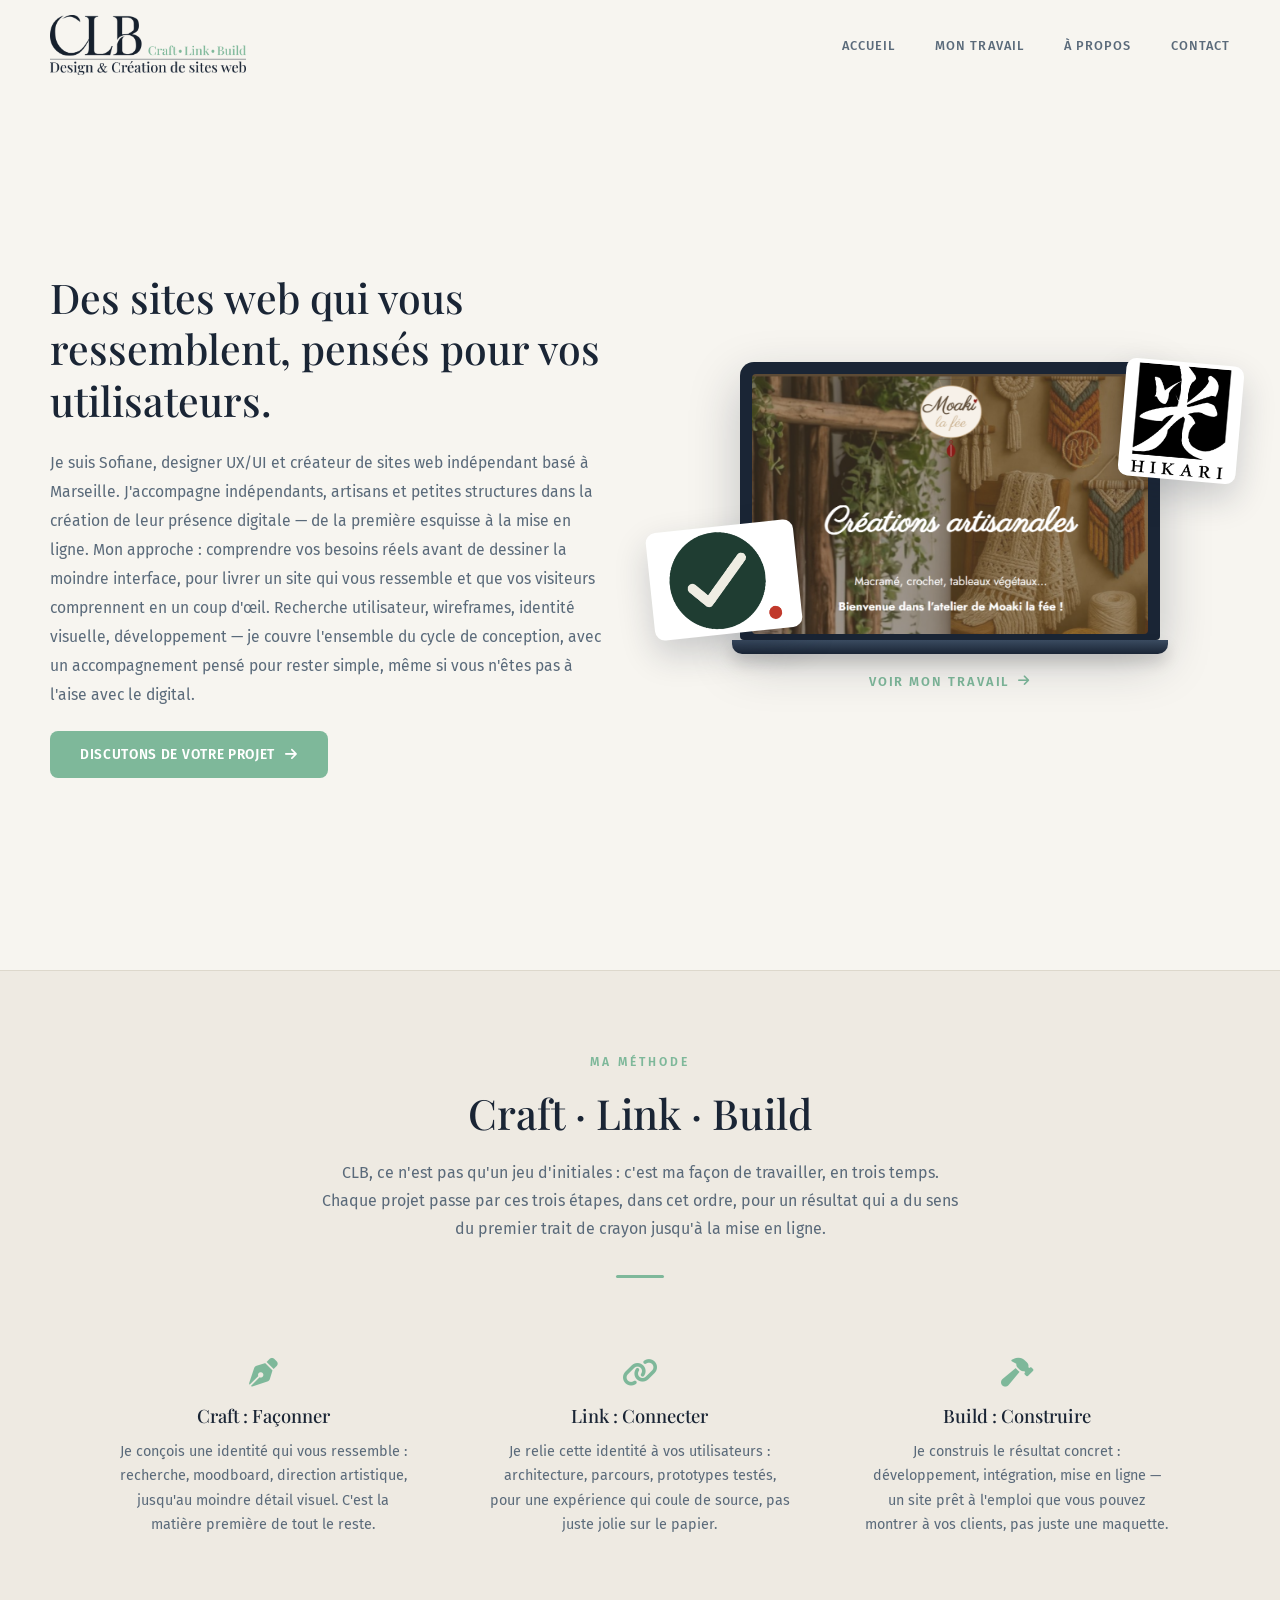
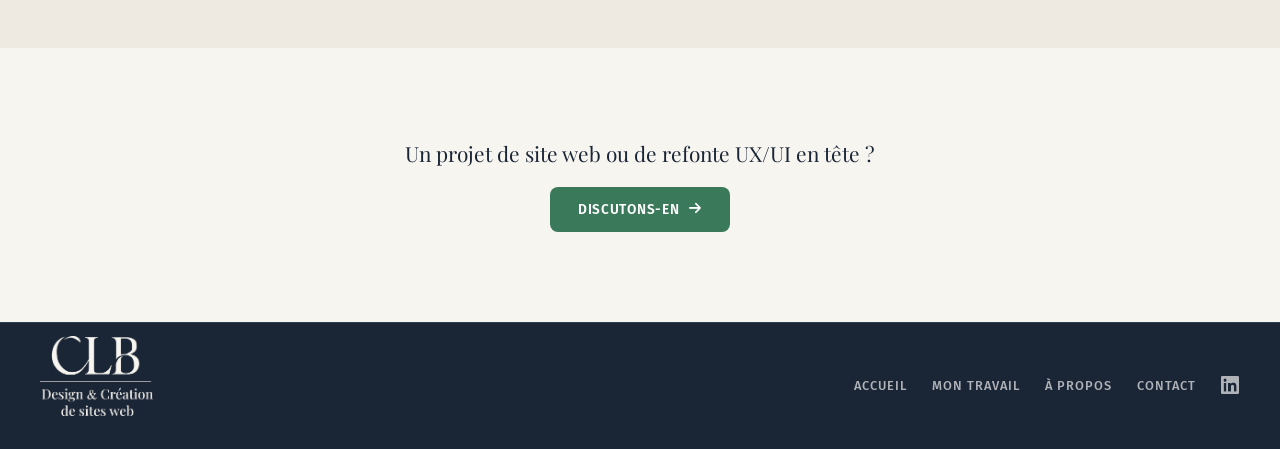
==== index.html @ bf9d2330 "ajout méthode clb index + about" ====
<!DOCTYPE html>
<html lang="fr">
    
<head>
    <meta charset="UTF-8">
    <meta name="viewport" content="width=device-width, initial-scale=1.0">
    <meta name="description" content="Portfolio Designer UX/UI & Graphiste — Sofiane Colombo, Marseille">
    <title>Portfolio S. COLOMBO — Designer UX/UI</title>

    <link rel="icon" type="image/png" href="./asset/favicon-clb.png">
    
    <link rel="stylesheet" href="./style.css"/>
    
    <link rel="preconnect" href="https://fonts.googleapis.com">
    <link rel="preconnect" href="https://fonts.gstatic.com" crossorigin>
    <link href="https://fonts.googleapis.com/css2?family=Fira+Sans:wght@300;400;600&family=Playfair+Display:ital,wght@0,400;0,600;0,700;0,800;1,400&display=swap" rel="stylesheet">

    <link rel='stylesheet' href='https://cdn-uicons.flaticon.com/2.1.0/uicons-regular-rounded/css/uicons-regular-rounded.css'>
    <link rel='stylesheet' href='https://cdn-uicons.flaticon.com/2.1.0/uicons-brands/css/uicons-brands.css'>
    <link rel='stylesheet' href='https://cdn-uicons.flaticon.com/2.1.0/uicons-solid-straight/css/uicons-solid-straight.css'>
    <link rel='stylesheet' href='https://cdn-uicons.flaticon.com/2.1.0/uicons-thin-rounded/css/uicons-thin-rounded.css'>
    <link rel="stylesheet" href="https://cdnjs.cloudflare.com/ajax/libs/font-awesome/6.5.0/css/all.min.css">
</head>

<body>
    <header>
        <a href="./index.html" class="header-logo">
            <img src="./asset/logo-clb-header.png" alt="logo clb">
        </a>
    
        <nav>
            <a href="./index.html">Accueil</a>
            <a href="./travail.html">Mon travail</a>
            <a href="./a-propos.html">À propos</a>
            <a href="./contact.html">Contact</a>
        </nav>
    </header>

    <main>
    <section id="home-hero">
        <div class="hero-text">
            <h1>Des sites web qui vous ressemblent, pensés pour vos utilisateurs.</h1>
            <p class="hero-description">
                Je suis Sofiane, designer UX/UI et créateur de sites web indépendant basé à Marseille. 
                J'accompagne indépendants, artisans et petites structures dans la création de leur présence 
                digitale — de la première esquisse à la mise en ligne. Mon approche : comprendre vos besoins 
                réels avant de dessiner la moindre interface, pour livrer un site qui vous ressemble et que 
                vos visiteurs comprennent en un coup d'œil. Recherche utilisateur, wireframes, identité 
                visuelle, développement — je couvre l'ensemble du cycle de conception, avec un accompagnement 
                pensé pour rester simple, même si vous n'êtes pas à l'aise avec le digital.
            </p>
            <a href="./contact.html" class="hero-cta">
                Discutons de votre projet <i class="fa-solid fa-arrow-right"></i>
            </a>
        </div>

         <div class="hero-visual-col">
    <div class="hero-visual">
        <a href="./travail.html" class="laptop-link" aria-label="Voir mon travail">
            <div class="laptop-mockup">
                <div class="laptop-screen">
                    <div class="screen-carousel">
                        <div class="screen-track">
                            <img src="./asset/moaki-accueil.png" alt="Page d'accueil site Moaki la Fée" class="screen-slide">
                            <img src="./asset/accueil-hikari.png" alt="Page d'accueil site hikari" class="screen-slide">
                            <img src="./asset/mon-brevet-accueil.png" alt="Page d'accueil application Mon Brevet" class="screen-slide">
                        </div>
                    </div>
                </div>
                <div class="laptop-base"></div>
            </div>
        </a>
        <img src="./asset/mon-brevet-card.png" alt="logo Mon Brevet" class="floating-card floating-card--1">
        <img src="./asset/hikari-logo.png" alt=" HIKARI" class="floating-card floating-card--2">
    </div>

    <a href="./travail.html" class="hero-below-link">
        Voir mon travail <i class="fa-solid fa-arrow-right"></i>
    </a>
</div>
    </section>

    <section id="home-method">
        <span class="eyebrow">Ma méthode</span>
            <h2>Craft · Link · Build</h2>
                <p class="intro-text">
        CLB, ce n'est pas qu'un jeu d'initiales : c'est ma façon de travailler, en trois temps.
        Chaque projet passe par ces trois étapes, dans cet ordre, pour un résultat qui a du sens
        du premier trait de crayon jusqu'à la mise en ligne.
                </p>
        <div class="intro-divider"></div>

        <div class="values-grid">
            <div class="value-item">
                <i class="fa-solid fa-pen-nib"></i>
                    <h3>Craft : Façonner</h3>
                        <p>Je conçois une identité qui vous ressemble : recherche, moodboard, direction
                artistique, jusqu'au moindre détail visuel. C'est la matière première de tout le reste.</p>
            </div>
            <div class="value-item">
                <i class="fa-solid fa-link"></i>
                    <h3>Link : Connecter</h3>
                        <p>Je relie cette identité à vos utilisateurs : architecture, parcours, prototypes
                testés, pour une expérience qui coule de source, pas juste jolie sur le papier.</p>
            </div>
            <div class="value-item">
                <i class="fa-solid fa-hammer"></i>
                    <h3>Build : Construire</h3>
                        <p>Je construis le résultat concret : développement, intégration, mise en ligne — un
            site prêt à l'emploi que vous pouvez montrer à vos clients, pas juste une maquette.</p>
            </div>
        </div>
    </section>

    <section id="home-cta">
        <p class="bottom-cta-text">Un projet de site web ou de refonte UX/UI en tête ?</p>
            <a href="./contact.html" class="bottom-cta-button">
        Discutons-en <i class="fa-solid fa-arrow-right"></i>
            </a>
    </section>
</main>

    <footer>

        <a href="./index.html" class="footer-logo">
            <img src="./asset/logo-clb-footer.png" alt="Logo Sofiane Colombo">
        </a>

        <div class="footer-links">
            <a href="./index.html">Accueil</a>
            <a href="./travail.html">Mon travail</a>
            <a href="./a-propos.html">À propos</a>
            <a href="./contact.html">Contact</a>
            <a href="https://www.linkedin.com/in/sofiane-colombo-744582396/" target="_blank">
                <i class="fa-brands fa-linkedin"></i>
            </a>
        </div>

    </footer>
<script>
    const track = document.querySelector('.screen-track');
    const slideCount = document.querySelectorAll('.screen-slide').length;
    let currentSlide = 0;

    if (slideCount > 1) {
        setInterval(() => {
            currentSlide = (currentSlide + 1) % slideCount;
            track.style.transform = `translateX(-${currentSlide * 100}%)`;
        }, 3000);
    }
</script>
</body>
</html>
---- style.css ----
/* =============================================
   VARIABLES
   ============================================= */
:root {
    --ardoise: #1A2535;
    --ardoise-mid: #243345;
    --ardoise-light: #2E3F55;
    --sauge: #7EB89A;
    --sauge-light: #A8D4BC;
    --sauge-dim: rgba(126, 184, 154, 0.15);
    --blanc: #FFFFFF;
    --ivoire: #F7F5F0;
    --ivoire-mid: #EEEAE2;
    --texte: #1A2535;
    --texte-muted: #5A6A7A;
    --texte-light: rgba(255, 255, 255, 0.65);
}

/* =============================================
   BASE
   ============================================= */
body {
    margin: 0;
    padding: 0;
    font-family: "Fira Sans", sans-serif;
    background-color: var(--ivoire);
    color: var(--texte);
}

h1, h2, h3 {
    font-family: "Playfair Display", serif;
    font-weight: 500;
}

/* =============================================
   HEADER
   ============================================= */
header {
    display: flex;
    justify-content: space-between;
    align-items: center;
    height: 90px;
    padding: 0 50px;
    background-color: var(--ivoire);
}

.header-logo {
    display: flex;
    align-items: center;
}

.header-logo img {
    height: 60px;
    width: auto;
    display: block;
}

header nav {
    display: flex;
    gap: 40px;
}

header nav a {
    font-family: "Fira Sans", sans-serif;
    font-size: 0.8rem;
    font-weight: 500;
    letter-spacing: 0.08em;
    text-transform: uppercase;
    text-decoration: none;
    color: var(--texte-muted);
    transition: color 0.3s ease;
    position: relative;
}

header nav a::after {
    content: '';
    position: absolute;
    bottom: -6px;
    left: 0;
    width: 0;
    height: 2px;
    background-color: var(--sauge);
    transition: width 0.3s ease;
}

header nav a:hover {
    color: var(--ardoise);
}

header nav a:hover::after {
    width: 100%;
}

/* =============================================
   FOOTER
   ============================================= */
footer {
    display: flex;
    justify-content: space-between;
    align-items: center;
    height: 110px;
    padding: 8px 40px;
    background-color: var(--ardoise);
    border-top: 1px solid var(--ardoise-light);
    color: var(--texte-light);
    font-family: "Fira Sans", sans-serif;
    font-size: 0.8rem;
    letter-spacing: 0.5px;
}

.footer-logo img {
    max-height: 80px; 
    width: auto;
    margin-bottom: 1rem;
}

.footer-links {
    display: flex;
    align-items: center;
    gap: 25px;
}

.footer-links a {
    text-decoration: none;
    color: var(--texte-light);
    font-size: 0.8rem;
    font-weight: 500;
    letter-spacing: 1px;
    text-transform: uppercase;
    transition: color 0.3s ease;
}

.footer-links a:hover {
    color: var(--sauge);
}

.footer-links i {
    font-size: 1.3rem;
}

/* =============================================
   BOUTONS & CTA GÉNÉRIQUES
   ============================================= */
.hero-cta {
    display: inline-flex;
    align-items: center;
    gap: 10px;
    background-color: var(--sauge);
    color: var(--blanc);
    padding: 15px 30px;
    border-radius: 8px;
    text-decoration: none;
    font-family: "Fira Sans", sans-serif;
    font-weight: 600;
    letter-spacing: 0.05em;
    text-transform: uppercase;
    font-size: 0.85rem;
    width: fit-content;
    transition: background-color 0.3s ease, transform 0.3s ease;
}

.hero-cta:hover {
    background-color: #3A7A5A;
    transform: translateY(-2px);
}

.bottom-cta {
    text-align: center;
    margin-top: 50px;
    padding-top: 40px;
    border-top: 1px solid #DDD8CC;
}

.bottom-cta-text {
    font-family: "Playfair Display", serif;
    font-size: 1.3rem;
    color: var(--ardoise);
    margin-bottom: 20px;
}

.bottom-cta-button {
    display: inline-flex;
    align-items: center;
    gap: 10px;
    background-color: #3A7A5A;
    color: var(--blanc);
    padding: 14px 28px;
    border-radius: 8px;
    text-decoration: none;
    font-family: "Fira Sans", sans-serif;
    font-weight: 600;
    letter-spacing: 0.05em;
    text-transform: uppercase;
    font-size: 0.85rem;
    transition: background-color 0.3s ease, transform 0.3s ease;
}

.bottom-cta-button:hover {
    background-color: var(--sauge);
    transform: translateY(-2px);
}

/* =============================================
   HOMEPAGE — HERO
   ============================================= */
#home-hero {
    display: grid;
    grid-template-columns: 1fr 1fr;
    gap: 60px;
    align-items: center;
    max-width: 1300px;
    margin: 0 auto;
    padding: 30px 50px 40px;
    min-height: calc(100vh - 90px);
}

.hero-text {
    display: flex;
    flex-direction: column;
    gap: 22px;
}

.hero-eyebrow {
    font-family: "Fira Sans", sans-serif;
    font-size: 0.7rem;
    font-weight: 500;
    letter-spacing: 0.3em;
    text-transform: uppercase;
    color: var(--sauge);
}

.hero-text h1 {
    font-family: "Playfair Display", serif;
    font-size: clamp(2rem, 3.2vw, 2.9rem);
    font-weight: 500;
    line-height: 1.25;
    color: var(--ardoise);
    margin: 0;
}

.hero-description {
    font-family: "Fira Sans", sans-serif;
    font-size: 0.98rem;
    line-height: 1.85;
    color: var(--texte-muted);
    margin: 0;
}

/* Mockup laptop */
.hero-visual {
    position: relative;
    display: flex;
    justify-content: center;
    align-items: center;
    width: 100%;
}

.laptop-mockup {
    width: 100%;
    max-width: 420px;
}

.laptop-screen {
    background-color: var(--ardoise);
    border-radius: 14px 14px 4px 4px;
    padding: 12px 12px 6px;
    box-shadow: 0 20px 50px rgba(26, 37, 53, 0.25);
}

.laptop-base {
    height: 14px;
    background: linear-gradient(to bottom, #3A4B60, var(--ardoise));
    border-radius: 0 0 10px 10px;
    margin: 0 -8px;
    box-shadow: 0 8px 15px rgba(0, 0, 0, 0.15);
}

/* Carrousel écran laptop */
.screen-carousel {
    position: relative;
    width: 100%;
    height: 260px;
    border-radius: 4px;
    overflow: hidden;
}

.screen-track {
    display: flex;
    width: 100%;
    height: 100%;
    transition: transform 0.8s ease;
}

.screen-slide {
    flex: 0 0 100%;
    width: 100%;
    height: 100%;
    object-fit: cover;
    object-position: top;
}

/* Cartes flottantes autour du mockup */
.floating-card {
    position: absolute;
    border-radius: 10px;
    box-shadow: 0 15px 35px rgba(26, 37, 53, 0.2);
    border: 4px solid var(--blanc);
    object-fit: cover;
}

.floating-card--1 {
    width: 140px;
    height: 100px;
    bottom: 20px;
    left: -20px;
    transform: rotate(-6deg);
    background-color: var(--blanc);
}

.floating-card--2 {
    width: 110px;
    height: 110px;
    top: 0;
    right: -10px;
    transform: rotate(5deg);
    object-fit: contain;
    background-color: var(--blanc);
}

/* Lien sous laptop */

.hero-visual-col {
    display: flex;
    flex-direction: column;
    align-items: center;
    gap: 20px;
}

.laptop-link {
    display: block;
    text-decoration: none;
}

.laptop-link:hover .laptop-screen {
    box-shadow: 0 25px 60px rgba(26, 37, 53, 0.35);
}

.hero-below-link {
    display: inline-flex;
    align-items: center;
    gap: 8px;
    font-family: "Fira Sans", sans-serif;
    font-size: 0.8rem;
    font-weight: 600;
    letter-spacing: 0.15em;
    text-transform: uppercase;
    text-decoration: none;
    color: var(--sauge);
    transition: gap 0.2s ease, color 0.2s ease;
}

.hero-below-link:hover {
    gap: 14px;
    color: #3A7A5A;
}

/* =============================================
   HOMEPAGE — CRAFT LINK BUILD
   ============================================= */
#home-method {
    background-color: var(--ivoire-mid);
    padding: 80px 30px;
    text-align: center;
    border-top: 1px solid #DDD8CC;
}

#home-method .eyebrow {
    display: inline-block;
    font-family: "Fira Sans", sans-serif;
    font-size: 0.75rem;
    font-weight: 600;
    letter-spacing: 0.25em;
    text-transform: uppercase;
    color: var(--sauge);
    margin-bottom: 1rem;
}

#home-method h2 {
    font-family: "Playfair Display", serif;
    font-size: clamp(1.8rem, 3.5vw, 2.6rem);
    font-weight: 500;
    color: var(--ardoise);
    margin: 0 0 1.2rem;
}

#home-method .intro-text {
    font-family: "Fira Sans", sans-serif;
    font-size: 1rem;
    line-height: 1.75;
    color: var(--texte-muted);
    max-width: 640px;
    margin: 0 auto;
}

#home-method .values-grid {
    max-width: 1100px;
    margin: 50px auto 0;
}

#home-cta {
    text-align: center;
    padding: 70px 30px 90px;
}

/* =============================================
   PAGE CONTACT
   ============================================= */
.contact-page-body {
    min-height: 100vh;
    display: flex;
    flex-direction: column;
}

.contact-main {
    flex: 1;
    display: flex;
    justify-content: center;
    align-items: center;
    padding: 20px;
    background-color: var(--ivoire);
    background-image: radial-gradient(#DDD8CC 1px, transparent 1px);
    background-size: 20px 20px;
}

.business-card {
    background-color: var(--blanc);
    width: 100%;
    max-width: 400px;
    padding: 40px;
    border: 2px solid var(--sauge);
    border-radius: 15px;
    box-shadow: 10px 10px 0px var(--ivoire-mid);
    text-align: center;
    position: relative;
}

.card-header h3 {
    margin: 0;
    font-size: 1.8rem;
    color: var(--ardoise);
}

.job-title {
    font-family: "Fira Sans", sans-serif;
    text-transform: uppercase;
    letter-spacing: 2px;
    color: var(--sauge);
    font-weight: 600;
    font-size: 0.9rem;
    display: block;
    margin-bottom: 15px;
}

.status-badge {
    display: inline-flex;
    align-items: center;
    margin-top: 8px;
    gap: 8px;
    background-color: rgba(126, 184, 154, 0.1);
    color: #3A7A5A;
    padding: 5px 12px;
    border-radius: 20px;
    font-size: 0.8rem;
    font-weight: 600;
    border: 1px solid rgba(126, 184, 154, 0.4);
}

.dot {
    height: 8px;
    width: 8px;
    background-color: var(--sauge);
    border-radius: 50%;
    display: inline-block;
}

.divider {
    border: 0;
    height: 1px;
    background: var(--ivoire-mid);
    margin: 30px auto;
    width: 50%;
}

.contact-row {
    display: flex;
    align-items: center;
    justify-content: flex-start;
    gap: 15px;
    padding: 12px;
    margin-bottom: 10px;
    text-decoration: none;
    color: var(--texte-muted);
    background-color: var(--ivoire);
    border-radius: 8px;
    transition: all 0.3s ease;
    border: 1px solid transparent;
}

.contact-row:not(.static):hover {
    background-color: var(--ivoire-mid);
    border-color: var(--sauge);
    transform: translateX(5px);
    color: var(--ardoise);
}

.contact-arrow {
    margin-left: auto;
    font-size: 0.8rem;
    color: var(--sauge);
    opacity: 0.5;
    transition: opacity 0.25s ease, transform 0.25s ease;
}

.contact-row:hover .contact-arrow {
    opacity: 1;
    transform: translateX(4px);
}

.icon-box {
    width: 35px;
    height: 35px;
    background-color: var(--sauge-dim);
    color: var(--sauge);
    border-radius: 50%;
    display: flex;
    justify-content: center;
    align-items: center;
}

.icon-box i {
    font-size: 1rem;
    margin: 0;
}

.card-footer {
    margin-top: 30px;
}

.card-footer a {
    color: var(--sauge);
    text-decoration: none;
    font-weight: bold;
    display: flex;
    justify-content: center;
    align-items: center;
    gap: 5px;
}

.card-footer i {
    font-size: 1.2rem;
    margin: 0;
}

/* =============================================
   PAGE TRAVAIL — PROJET DÉTAIL
   ============================================= */
#real-intro {
    text-align: center;
    padding: 70px 20px 50px;
    max-width: 760px;
    margin: 0 auto;
}

#real-intro .eyebrow {
    display: inline-block;
    font-family: "Fira Sans", sans-serif;
    font-size: 0.75rem;
    font-weight: 600;
    letter-spacing: 0.25em;
    text-transform: uppercase;
    color: var(--sauge);
    margin-bottom: 1rem;
}

#real-intro h1 {
    font-family: "Playfair Display", serif;
    font-size: clamp(1.9rem, 4vw, 3rem);
    font-weight: 500;
    color: var(--ardoise);
    line-height: 1.2;
    margin: 0 0 1.4rem;
}

#real-intro .intro-text {
    font-family: "Fira Sans", sans-serif;
    font-size: 1rem;
    line-height: 1.75;
    color: var(--texte-muted);
    margin: 0 auto;
}

.intro-divider {
    width: 48px;
    height: 3px;
    background-color: var(--sauge);
    margin: 2rem auto 0;
    border-radius: 2px;
}

#real-projects {
    max-width: 1100px;
    margin: 0 auto;
    padding: 20px 20px 60px;
    display: flex;
    flex-direction: column;
    gap: 30px;
}

.real-block {
    display: grid;
    grid-template-columns: 1fr 1fr;
    border: 1px solid #DDD8CC;
    border-radius: 15px;
    overflow: hidden;
    background-color: var(--blanc);
    max-height: 680px;
    opacity: 0;
    transform: translateY(30px);
    transition: opacity 0.6s ease, transform 0.6s ease, border-color 0.3s ease;
}

.real-block:hover {
    border-color: var(--sauge);
}

.real-block.visible {
    opacity: 1;
    transform: translateY(0);
}

.real-block--alt .real-media {
    order: 2;
    background-color: var(--ardoise-mid);
}

.real-block--alt .real-content {
    order: 1;
}

.real-media {
    position: relative;
    overflow: hidden;
    background-color: var(--ivoire-mid);
    min-height: 340px;
    max-height: 650px;
}

.real-media img {
    width: 100%;
    height: 100%;
    object-fit: contain;
    display: block;
    transition: transform 0.5s ease;
}

.real-media video {
    width: 100%;
    height: 100%;
    object-fit: cover;
    object-position: center top;
    display: block;
    transition: transform 0.5s ease;
}

.real-block:hover .real-media img,
.real-block:hover .real-media video {
    transform: scale(1.04);
}

.real-media--iframe {
    padding: 0;
}

.real-media--iframe iframe {
    position: absolute;
    top: 0;
    left: 0;
    width: 100%;
    height: 100%;
    border: 0;
}

.media-placeholder {
    width: 100%;
    height: 100%;
    min-height: 340px;
    display: flex;
    flex-direction: column;
    align-items: center;
    justify-content: center;
    gap: 10px;
    color: var(--sauge);
    background-color: var(--ivoire-mid);
}

.media-placeholder i {
    font-size: 2.5rem;
    opacity: 0.5;
}

.media-placeholder span {
    font-family: "Fira Sans", sans-serif;
    font-size: 0.72rem;
    letter-spacing: 0.1em;
    text-transform: uppercase;
    opacity: 0.6;
}

.media-badge {
    position: absolute;
    top: 14px;
    left: 14px;
    background-color: var(--sauge);
    color: var(--blanc);
    font-family: "Fira Sans", sans-serif;
    font-size: 0.65rem;
    font-weight: 700;
    letter-spacing: 0.15em;
    text-transform: uppercase;
    padding: 4px 10px;
    border-radius: 4px;
}

.real-content {
    padding: clamp(1.8rem, 4vw, 3rem);
    background-color: var(--blanc);
    color: var(--texte);
    display: flex;
    flex-direction: column;
    justify-content: center;
    gap: 0;
}

.real-content--light {
    background-color: var(--ardoise);
}

.real-content--light h2,
.real-content--light .real-content h2 {
    color: var(--blanc) !important;
}

.real-content--light p,
.real-content--light .step-label,
.real-content--light .real-list {
    color: var(--texte-light) !important;
}

.real-content--light .real-list li strong {
    color: var(--blanc) !important;
}

.real-content--light .real-skills span {
    color: var(--sauge-light);
    border-color: rgba(126, 184, 154, 0.4);
    background-color: rgba(126, 184, 154, 0.1);
}

.real-content--light .real-link {
    color: var(--sauge-light);
}

.real-content--light .real-link:hover {
    color: var(--blanc);
}

.real-tag {
    font-family: "Fira Sans", sans-serif;
    font-size: 0.72rem;
    font-weight: 600;
    letter-spacing: 0.15em;
    text-transform: uppercase;
    color: var(--sauge);
    margin-bottom: 0.9rem;
    display: flex;
    align-items: center;
    gap: 6px;
}

.real-content h2 {
    font-family: "Playfair Display", serif;
    font-size: clamp(1.4rem, 2.5vw, 1.9rem);
    font-weight: 700;
    line-height: 1.2;
    margin: 0 0 1.1rem;
    color: var(--ardoise);
}

.real-content p {
    font-family: "Fira Sans", sans-serif;
    font-size: 0.95rem;
    line-height: 1.75;
    margin-bottom: 0.9rem;
    color: var(--texte-muted);
}

.real-skills {
    display: flex;
    flex-wrap: wrap;
    gap: 8px;
    margin: 0.6rem 0 1.4rem;
}

.real-skills span {
    font-family: "Fira Sans", sans-serif;
    font-size: 0.68rem;
    font-weight: 600;
    letter-spacing: 0.1em;
    text-transform: uppercase;
    padding: 4px 10px;
    border: 1px solid rgba(126, 184, 154, 0.5);
    color: #3A7A5A;
    border-radius: 4px;
    background-color: rgba(126, 184, 154, 0.08);
    transition: background-color 0.2s, border-color 0.2s;
}

.real-skills span:hover {
    background-color: rgba(126, 184, 154, 0.18);
    border-color: var(--sauge);
}

.real-link {
    display: inline-flex;
    align-items: center;
    gap: 8px;
    font-family: "Fira Sans", sans-serif;
    font-size: 0.8rem;
    font-weight: 600;
    letter-spacing: 0.15em;
    text-transform: uppercase;
    text-decoration: none;
    color: var(--sauge);
    transition: gap 0.2s ease, color 0.2s ease;
    align-self: flex-start;
}

.real-link:hover {
    gap: 14px;
    color: #3A7A5A;
}

.project-meta {
    display: flex;
    flex-wrap: wrap;
    justify-content: center;
    gap: 0;
    margin-top: 40px;
    border: 1px solid #DDD8CC;
    border-radius: 12px;
    overflow: hidden;
    max-width: 760px;
    margin-left: auto;
    margin-right: auto;
    background-color: var(--blanc);
}

.meta-item {
    flex: 1 1 160px;
    display: flex;
    flex-direction: column;
    gap: 6px;
    padding: 20px 24px;
    border-right: 1px solid #DDD8CC;
    text-align: center;
}

.meta-item:last-child {
    border-right: none;
}

.meta-label {
    font-family: "Fira Sans", sans-serif;
    font-size: 0.7rem;
    font-weight: 600;
    letter-spacing: 0.15em;
    text-transform: uppercase;
    color: var(--sauge);
}

.meta-value {
    font-family: "Fira Sans", sans-serif;
    font-size: 0.88rem;
    color: var(--texte-muted);
    line-height: 1.4;
}

.real-process {
    display: flex;
    flex-direction: column;
    gap: 10px;
    margin: 1rem 0;
    border-left: 2px solid var(--sauge);
    padding-left: 16px;
}

.process-step {
    display: flex;
    align-items: center;
    gap: 12px;
}

.step-num {
    font-family: "Fira Sans", sans-serif;
    font-size: 0.7rem;
    font-weight: 600;
    color: var(--sauge);
    min-width: 24px;
}

.step-label {
    font-family: "Fira Sans", sans-serif;
    font-size: 0.85rem;
    color: var(--texte-muted);
}

.real-list {
    font-family: "Fira Sans", sans-serif;
    font-size: 0.92rem;
    line-height: 1.75;
    color: var(--texte-muted);
    padding-left: 20px;
    margin: 0.6rem 0 1rem;
}

.real-list li {
    margin-bottom: 6px;
}

.real-list li strong {
    color: var(--ardoise);
}

.kpi-grid {
    display: grid;
    grid-template-columns: 1fr 1fr;
    gap: 16px;
    margin-top: 20px;
    width: 100%;
    padding: 0 24px;
}

.kpi-item {
    display: flex;
    flex-direction: column;
    align-items: center;
    gap: 4px;
    padding: 16px;
    background-color: rgba(126, 184, 154, 0.08);
    border: 1px solid rgba(126, 184, 154, 0.25);
    border-radius: 8px;
}

.kpi-val {
    font-family: "Playfair Display", serif;
    font-size: 1.6rem;
    font-weight: 700;
    color: var(--sauge);
}

.kpi-desc {
    font-family: "Fira Sans", sans-serif;
    font-size: 0.7rem;
    letter-spacing: 0.08em;
    text-transform: uppercase;
    color: var(--texte-muted);
    text-align: center;
}

/* =============================================
   PAGE TRAVAIL — HUB (GRILLE DE PROJETS)
   ============================================= */
#hub-intro {
    text-align: center;
    padding: 70px 20px 40px;
}

#hub-intro .eyebrow {
    display: inline-block;
    font-family: "Fira Sans", sans-serif;
    font-size: 0.75rem;
    font-weight: 600;
    letter-spacing: 0.25em;
    text-transform: uppercase;
    color: var(--sauge);
    margin-bottom: 0.8rem;
}

#hub-intro h1 {
    font-family: "Playfair Display", serif;
    font-size: clamp(1.8rem, 4vw, 2.8rem);
    font-weight: 500;
    color: var(--ardoise);
    margin: 0 0 1.5rem;
}

#hub-grid {
    display: grid;
    grid-template-columns: repeat(3, 1fr);
    gap: 24px;
    max-width: 1100px;
    margin: 0 auto;
    padding: 20px 30px 90px;
}

.hub-card {
    display: flex;
    flex-direction: column;
    border: 1px solid #DDD8CC;
    border-radius: 15px;
    overflow: hidden;
    text-decoration: none;
    color: inherit;
    background: var(--blanc);
    transition: transform 0.3s ease, box-shadow 0.3s ease, border-color 0.3s ease;
}

.hub-card:hover {
    transform: translateY(-6px);
    box-shadow: 0 12px 30px rgba(26, 37, 53, 0.12);
    border-color: var(--sauge);
}

.hub-card-media {
    position: relative;
    width: 100%;
    aspect-ratio: 4 / 3;
    overflow: hidden;
}

.hub-card-media img {
    width: 100%;
    height: 100%;
    padding-bottom: 30px;
    object-fit: contain;
    display: block;
    transition: transform 0.4s ease;
}

.hub-card:hover .hub-card-media img {
    transform: scale(1.05);
}

.hub-card-media--logo {
    display: flex;
    align-items: center;
    justify-content: center;
    padding: 20px;
    box-sizing: border-box;
    background: var(--blanc);
}

.hub-card-media--logo img {
    object-fit: contain;
    object-position: center;
}

.hub-card-badge {
    position: absolute;
    bottom: 10px;
    left: 10px;
    background: var(--sauge);
    color: var(--blanc);
    font-family: "Fira Sans", sans-serif;
    font-size: 0.6rem;
    font-weight: 700;
    letter-spacing: 0.12em;
    text-transform: uppercase;
    padding: 4px 9px;
    border-radius: 4px;
}

.hub-card-wip {
    position: absolute;
    top: 10px;
    right: 10px;
    background: var(--ardoise);
    color: var(--blanc);
    font-family: "Fira Sans", sans-serif;
    font-size: 0.6rem;
    font-weight: 700;
    letter-spacing: 0.12em;
    text-transform: uppercase;
    padding: 4px 9px;
    border-radius: 4px;
}

.hub-card-content {
    padding: 20px 22px 22px;
    display: flex;
    flex-direction: column;
    gap: 8px;
    flex: 1;
}

.hub-card-content h2 {
    font-family: "Playfair Display", serif;
    font-size: 1.2rem;
    font-weight: 700;
    color: var(--ardoise);
    margin: 0;
}

.hub-card-content p {
    font-family: "Fira Sans", sans-serif;
    font-size: 0.85rem;
    line-height: 1.6;
    color: var(--texte-muted);
    margin: 0;
    flex: 1;
}

.hub-card-link {
    display: inline-flex;
    align-items: center;
    gap: 6px;
    font-family: "Fira Sans", sans-serif;
    font-size: 0.72rem;
    font-weight: 600;
    letter-spacing: 0.1em;
    text-transform: uppercase;
    color: var(--sauge);
    margin-top: 4px;
    transition: gap 0.25s ease;
}

.hub-card:hover .hub-card-link {
    gap: 12px;
}

.detail-back {
    display: block;
    text-align: center;
    margin: 10px 0 40px;
    font-family: "Fira Sans", sans-serif;
    font-size: 0.8rem;
    font-weight: 600;
    letter-spacing: 0.08em;
    text-transform: uppercase;
    color: var(--ardoise);
    text-decoration: none;
    transition: color 0.25s ease;
}

.detail-back:hover {
    color: var(--sauge);
}

.detail-back i {
    margin-right: 6px;
}

/* =============================================
   PAGE À PROPOS
   ============================================= */
#about-hero {
    text-align: center;
    padding: 70px 20px 50px;
    max-width: 760px;
    margin: 0 auto;
}

#about-hero h1 {
    font-family: "Playfair Display", serif;
    font-size: clamp(1.9rem, 4vw, 2.9rem);
    font-weight: 500;
    color: var(--ardoise);
    line-height: 1.25;
    margin: 0;
}

#about-story {
    max-width: 1100px;
    margin: 0 auto;
    padding: 20px 30px 70px;
}

.about-story-grid {
    display: grid;
    grid-template-columns: 320px 1fr;
    gap: 60px;
    align-items: start;
}

.about-portrait-frame {
    width: 100%;
    aspect-ratio: 4 / 5;
    border-radius: 14px;
    overflow: hidden;
    background-color: var(--ivoire-mid);
    border: 1px solid #DDD8CC;
}

.about-portrait-frame img {
    width: 100%;
    height: 100%;
    object-fit: cover;
    display: block;
}

.about-portrait-frame.no-image {
    display: flex;
    align-items: center;
    justify-content: center;
}

.about-portrait-frame.no-image::before {
    content: "\f007";
    font-family: "Font Awesome 6 Free";
    font-weight: 900;
    font-size: 3rem;
    color: var(--sauge);
    opacity: 0.4;
}

.about-portrait-frame.no-image img {
    display: none;
}

.about-text p {
    font-family: "Fira Sans", sans-serif;
    font-size: 1rem;
    line-height: 1.85;
    color: var(--texte-muted);
    margin-bottom: 20px;
}

#about-timeline {
    background-color: var(--ivoire-mid);
    padding: 70px 30px;
}

#about-timeline h2,
#about-values h2 {
    font-family: "Playfair Display", serif;
    font-size: 2rem;
    text-align: center;
    color: var(--ardoise);
    margin: 0 0 50px;
}

.timeline {
    max-width: 700px;
    margin: 0 auto;
    display: flex;
    flex-direction: column;
    gap: 0;
    border-left: 2px solid var(--sauge);
    padding-left: 40px;
}

.timeline-item {
    position: relative;
    padding-bottom: 45px;
}

.timeline-item:last-child {
    padding-bottom: 0;
}

.timeline-dot {
    position: absolute;
    left: -46px;
    top: 4px;
    width: 12px;
    height: 12px;
    background-color: var(--sauge);
    border: 3px solid var(--ivoire-mid);
    border-radius: 50%;
}

.timeline-date {
    font-family: "Fira Sans", sans-serif;
    font-size: 0.72rem;
    font-weight: 700;
    letter-spacing: 0.12em;
    text-transform: uppercase;
    color: var(--sauge);
}

.timeline-content h3 {
    font-family: "Playfair Display", serif;
    font-size: 1.15rem;
    color: var(--ardoise);
    margin: 6px 0 8px;
}

.timeline-content p {
    font-family: "Fira Sans", sans-serif;
    font-size: 0.92rem;
    line-height: 1.7;
    color: var(--texte-muted);
    margin: 0;
}

#about-values {
    padding: 70px 30px;
    max-width: 1100px;
    margin: 0 auto;
}

.values-grid {
    display: grid;
    grid-template-columns: repeat(3, 1fr);
    gap: 30px;
}

.value-item {
    text-align: center;
    padding: 30px 20px;
}

.value-item i {
    font-size: 1.8rem;
    color: var(--sauge);
    margin-bottom: 16px;
}

.value-item h3 {
    font-family: "Playfair Display", serif;
    font-size: 1.15rem;
    color: var(--ardoise);
    margin: 0 0 12px;
}

.value-item p {
    font-family: "Fira Sans", sans-serif;
    font-size: 0.9rem;
    line-height: 1.7;
    color: var(--texte-muted);
    margin: 0;
}

#about-cta {
    text-align: center;
    padding: 60px 30px 90px;
}

.about-cta-text {
    font-family: "Playfair Display", serif;
    font-size: 1.4rem;
    color: var(--ardoise);
    margin-bottom: 24px;
}

#about-values .eyebrow {
    display: block;
    text-align: center;
    font-family: "Fira Sans", sans-serif;
    font-size: 0.75rem;
    font-weight: 600;
    letter-spacing: 0.25em;
    text-transform: uppercase;
    color: var(--sauge);
    margin-bottom: 0.8rem;
}

/* =============================================
   RESPONSIVE
   ============================================= */
@media (max-width: 1024px) {
    #hub-grid {
        grid-template-columns: repeat(2, 1fr);
    }
}

@media (max-width: 900px) {
    #home-hero {
        grid-template-columns: 1fr;
        padding: 50px 24px;
        text-align: center;
    }
    .hero-text {
        align-items: center;
    }
    .hero-visual {
        margin-top: 40px;
    }
}

@media (max-width: 768px) {
    header {
        padding: 0 20px;
        height: 70px;
    }
    header nav {
        gap: 20px;
    }
    header nav a {
        font-size: 0.7rem;
    }
    .real-block,
    .real-block--alt {
        grid-template-columns: 1fr;
        max-height: none;
        overflow: visible;
    }
    .real-media {
        min-height: 220px;
        max-height: 280px;
    }
    .real-content {
        padding: 1.5rem;
    }
    .real-block--alt .real-media {
        order: 1;
    }
    .real-block--alt .real-content {
        order: 2;
    }
    footer {
        flex-direction: column;
        height: auto;
        padding: 20px;
        gap: 14px;
        text-align: center;
    }
    .about-story-grid {
        grid-template-columns: 1fr;
    }
    .about-portrait-frame {
        max-width: 280px;
        margin: 0 auto;
    }
    .values-grid {
        grid-template-columns: 1fr;
    }
    .timeline {
        padding-left: 30px;
    }
    .timeline-dot {
        left: -36px;
    }
}

@media (max-width: 600px) {
    #hub-grid {
        grid-template-columns: 1fr;
    }
}

@media (max-width: 480px) {
    header {
        flex-wrap: wrap;
        height: auto;
        min-height: 70px;
        padding: 16px 20px;
        row-gap: 12px;
    }

    .header-name {
        font-size: 1.05rem;
    }

    header nav {
        width: 100%;
        justify-content: space-between;
        gap: 8px;
    }

    header nav a {
        font-size: 0.62rem;
        text-align: center;
        line-height: 1.3;
    }
}
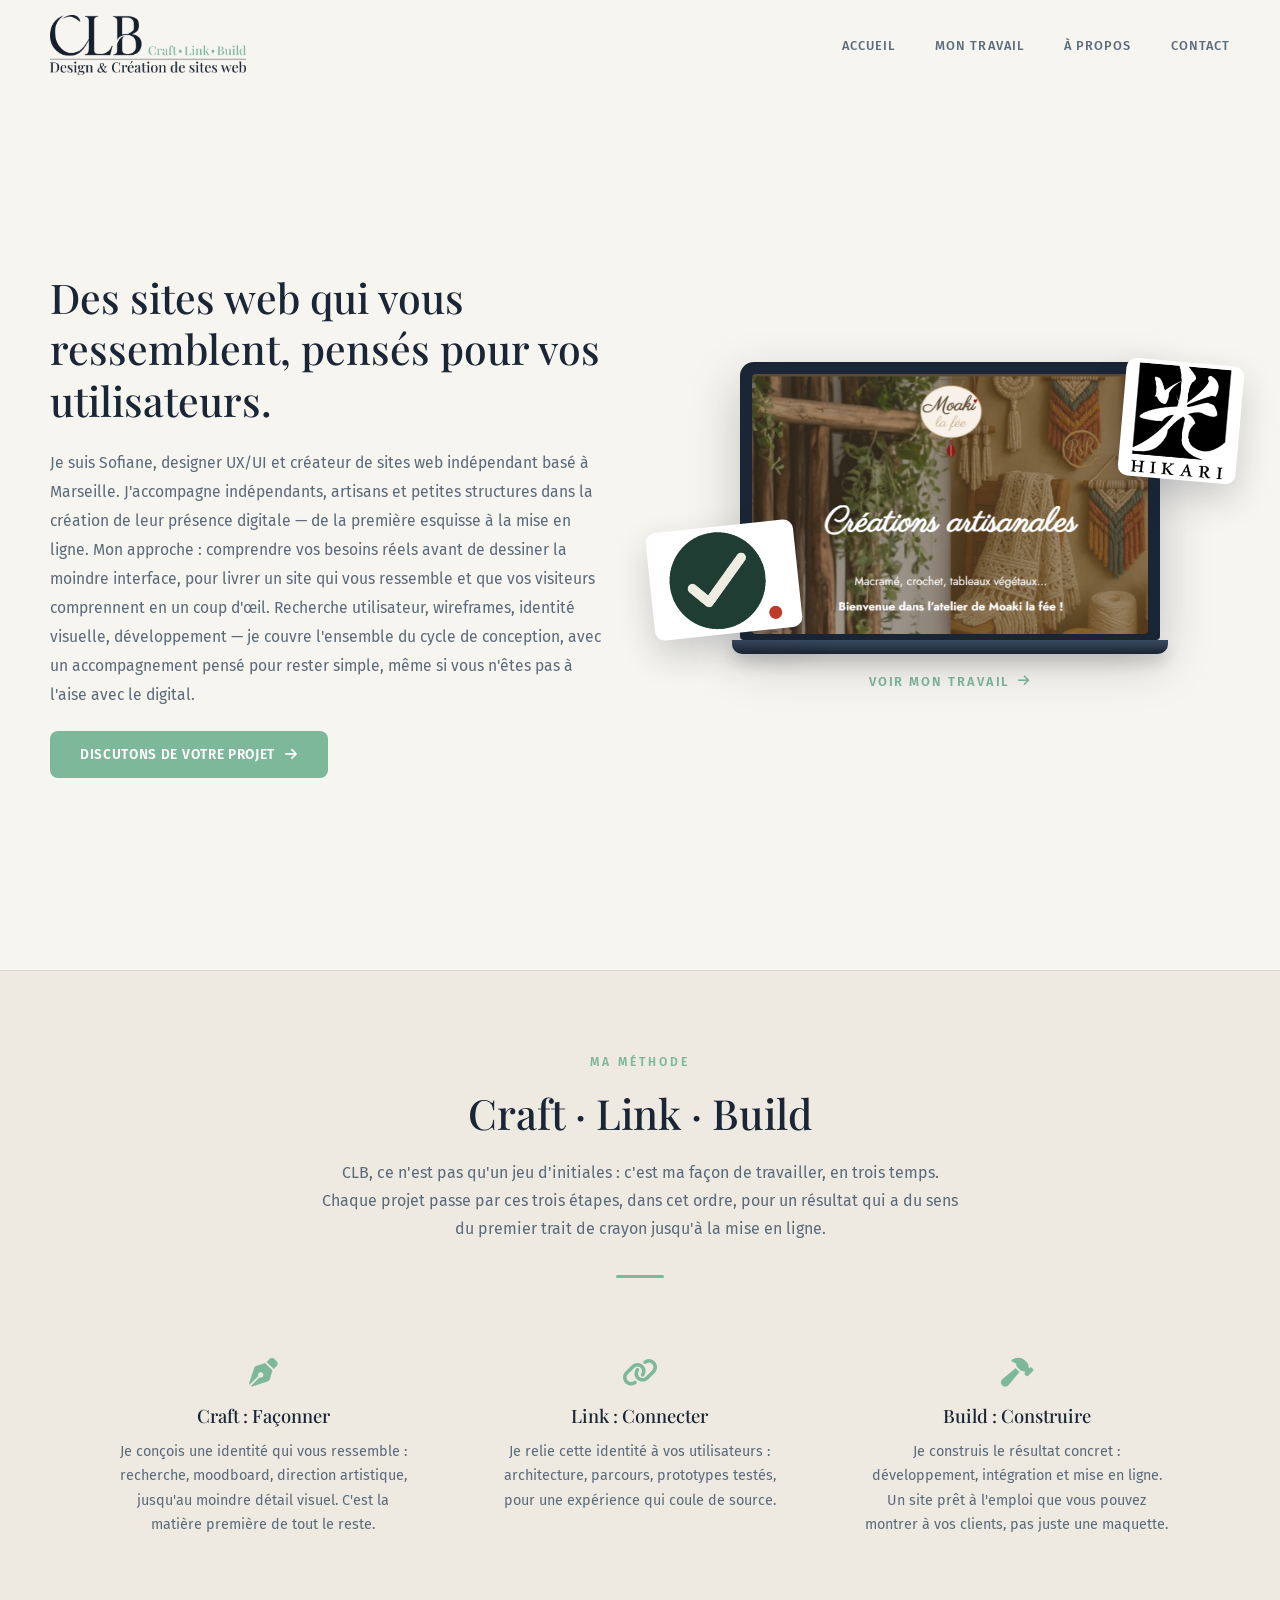
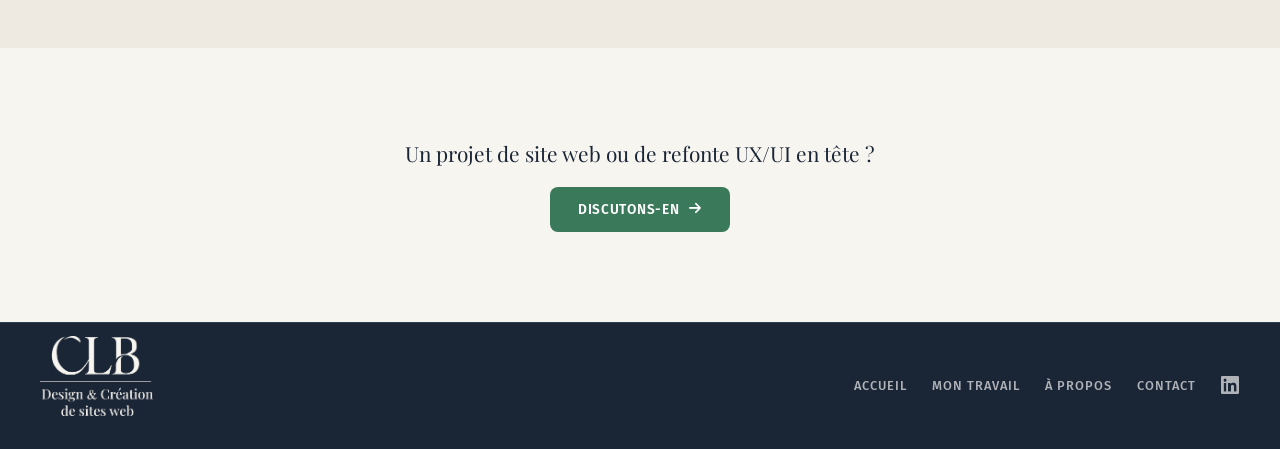
==== commit d6f4a87b: "détails textes" ====
--- a/index.html
+++ b/index.html
@@ -101,12 +101,12 @@
                 <i class="fa-solid fa-link"></i>
                     <h3>Link : Connecter</h3>
                         <p>Je relie cette identité à vos utilisateurs : architecture, parcours, prototypes
-                testés, pour une expérience qui coule de source, pas juste jolie sur le papier.</p>
+                testés, pour une expérience qui coule de source.</p>
             </div>
             <div class="value-item">
                 <i class="fa-solid fa-hammer"></i>
                     <h3>Build : Construire</h3>
-                        <p>Je construis le résultat concret : développement, intégration, mise en ligne — un
+                        <p>Je construis le résultat concret : développement, intégration et mise en ligne. Un
             site prêt à l'emploi que vous pouvez montrer à vos clients, pas juste une maquette.</p>
             </div>
         </div>
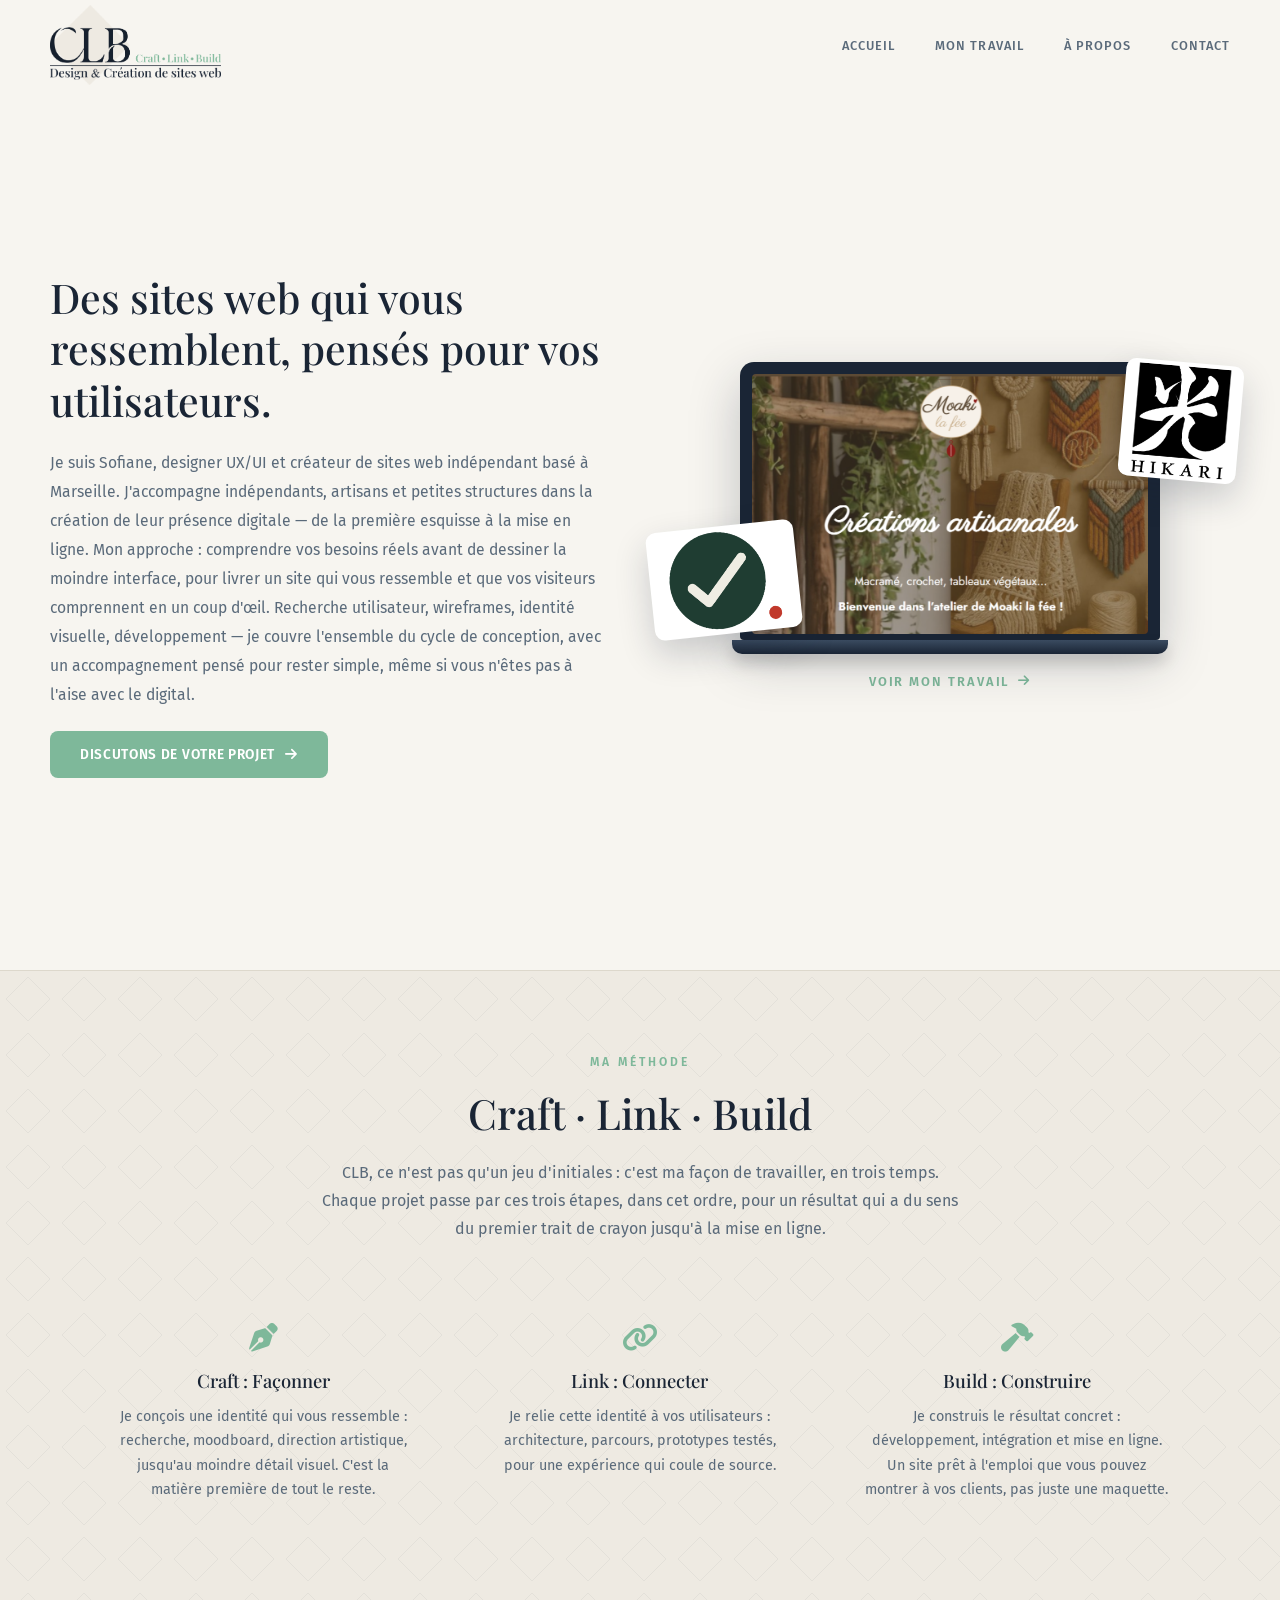
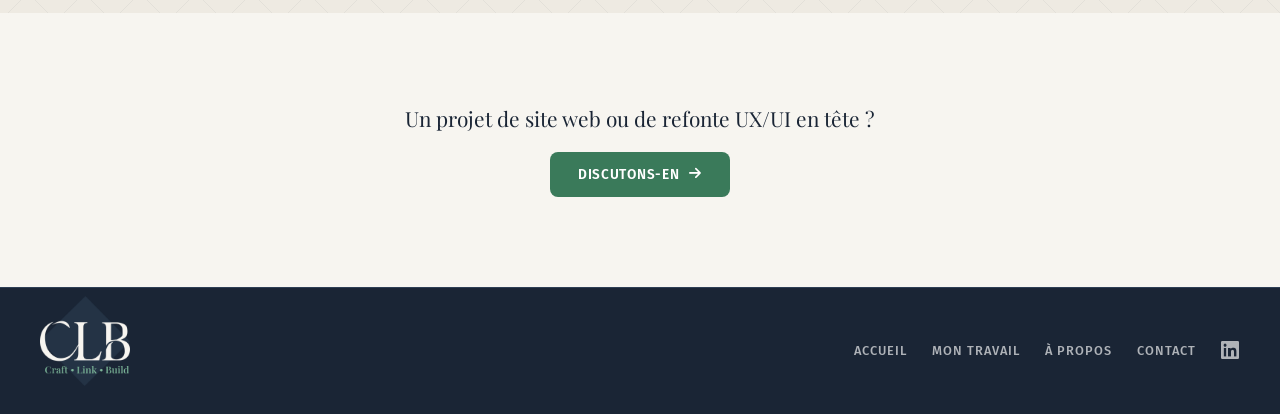
==== commit 9fe7ca02: "maj logo + UI" ====
--- a/index.html
+++ b/index.html
@@ -88,7 +88,7 @@
         Chaque projet passe par ces trois étapes, dans cet ordre, pour un résultat qui a du sens
         du premier trait de crayon jusqu'à la mise en ligne.
                 </p>
-        <div class="intro-divider"></div>
+        
 
         <div class="values-grid">
             <div class="value-item">
--- a/style.css
+++ b/style.css
@@ -50,7 +50,7 @@
 }
 
 .header-logo img {
-    height: 60px;
+    height: 80px;
     width: auto;
     display: block;
 }
@@ -109,7 +109,7 @@
 }
 
 .footer-logo img {
-    max-height: 80px; 
+    max-height: 90px; 
     width: auto;
     margin-bottom: 1rem;
 }
@@ -369,6 +369,7 @@
    ============================================= */
 #home-method {
     background-color: var(--ivoire-mid);
+    background-image: url("data:image/svg+xml,%3Csvg xmlns='http://www.w3.org/2000/svg' width='56' height='56' viewBox='0 0 56 56'%3E%3Cpath d='M28 6 L50 28 L28 50 L6 28 Z' fill='none' stroke='%231A2535' stroke-opacity='0.05' stroke-width='1'/%3E%3C/svg%3E");
     padding: 80px 30px;
     text-align: center;
     border-top: 1px solid #DDD8CC;
@@ -428,8 +429,8 @@
     align-items: center;
     padding: 20px;
     background-color: var(--ivoire);
-    background-image: radial-gradient(#DDD8CC 1px, transparent 1px);
-    background-size: 20px 20px;
+    background-image: url("data:image/svg+xml,%3Csvg xmlns='http://www.w3.org/2000/svg' width='56' height='56' viewBox='0 0 56 56'%3E%3Cpath d='M28 6 L50 28 L28 50 L6 28 Z' fill='none' stroke='%231A2535' stroke-opacity='0.05' stroke-width='1'/%3E%3C/svg%3E");
+    background-size: 56px 56px;
 }
 
 .business-card {
@@ -600,11 +601,34 @@
 }
 
 .intro-divider {
-    width: 48px;
-    height: 3px;
+    position: relative;
+    width: 90px;
+    height: 12px;
+    margin: 2rem auto 0;
+}
+
+.intro-divider::before {
+    content: '';
+    position: absolute;
+    top: 50%;
+    left: 50%;
+    width: 10px;
+    height: 10px;
     background-color: var(--sauge);
-    margin: 2rem auto 0;
-    border-radius: 2px;
+    transform: translate(-50%, -50%) rotate(45deg);
+}
+
+.intro-divider::after {
+    content: '';
+    position: absolute;
+    top: 50%;
+    left: 0;
+    right: 0;
+    height: 1px;
+    background-color: var(--sauge);
+    opacity: 0.4;
+    transform: translateY(-50%);
+    z-index: -1;
 }
 
 #real-projects {
@@ -1237,6 +1261,7 @@
 
 #about-timeline {
     background-color: var(--ivoire-mid);
+    background-image: url("data:image/svg+xml,%3Csvg xmlns='http://www.w3.org/2000/svg' width='56' height='56' viewBox='0 0 56 56'%3E%3Cpath d='M28 6 L50 28 L28 50 L6 28 Z' fill='none' stroke='%231A2535' stroke-opacity='0.05' stroke-width='1'/%3E%3C/svg%3E");
     padding: 70px 30px;
 }
 
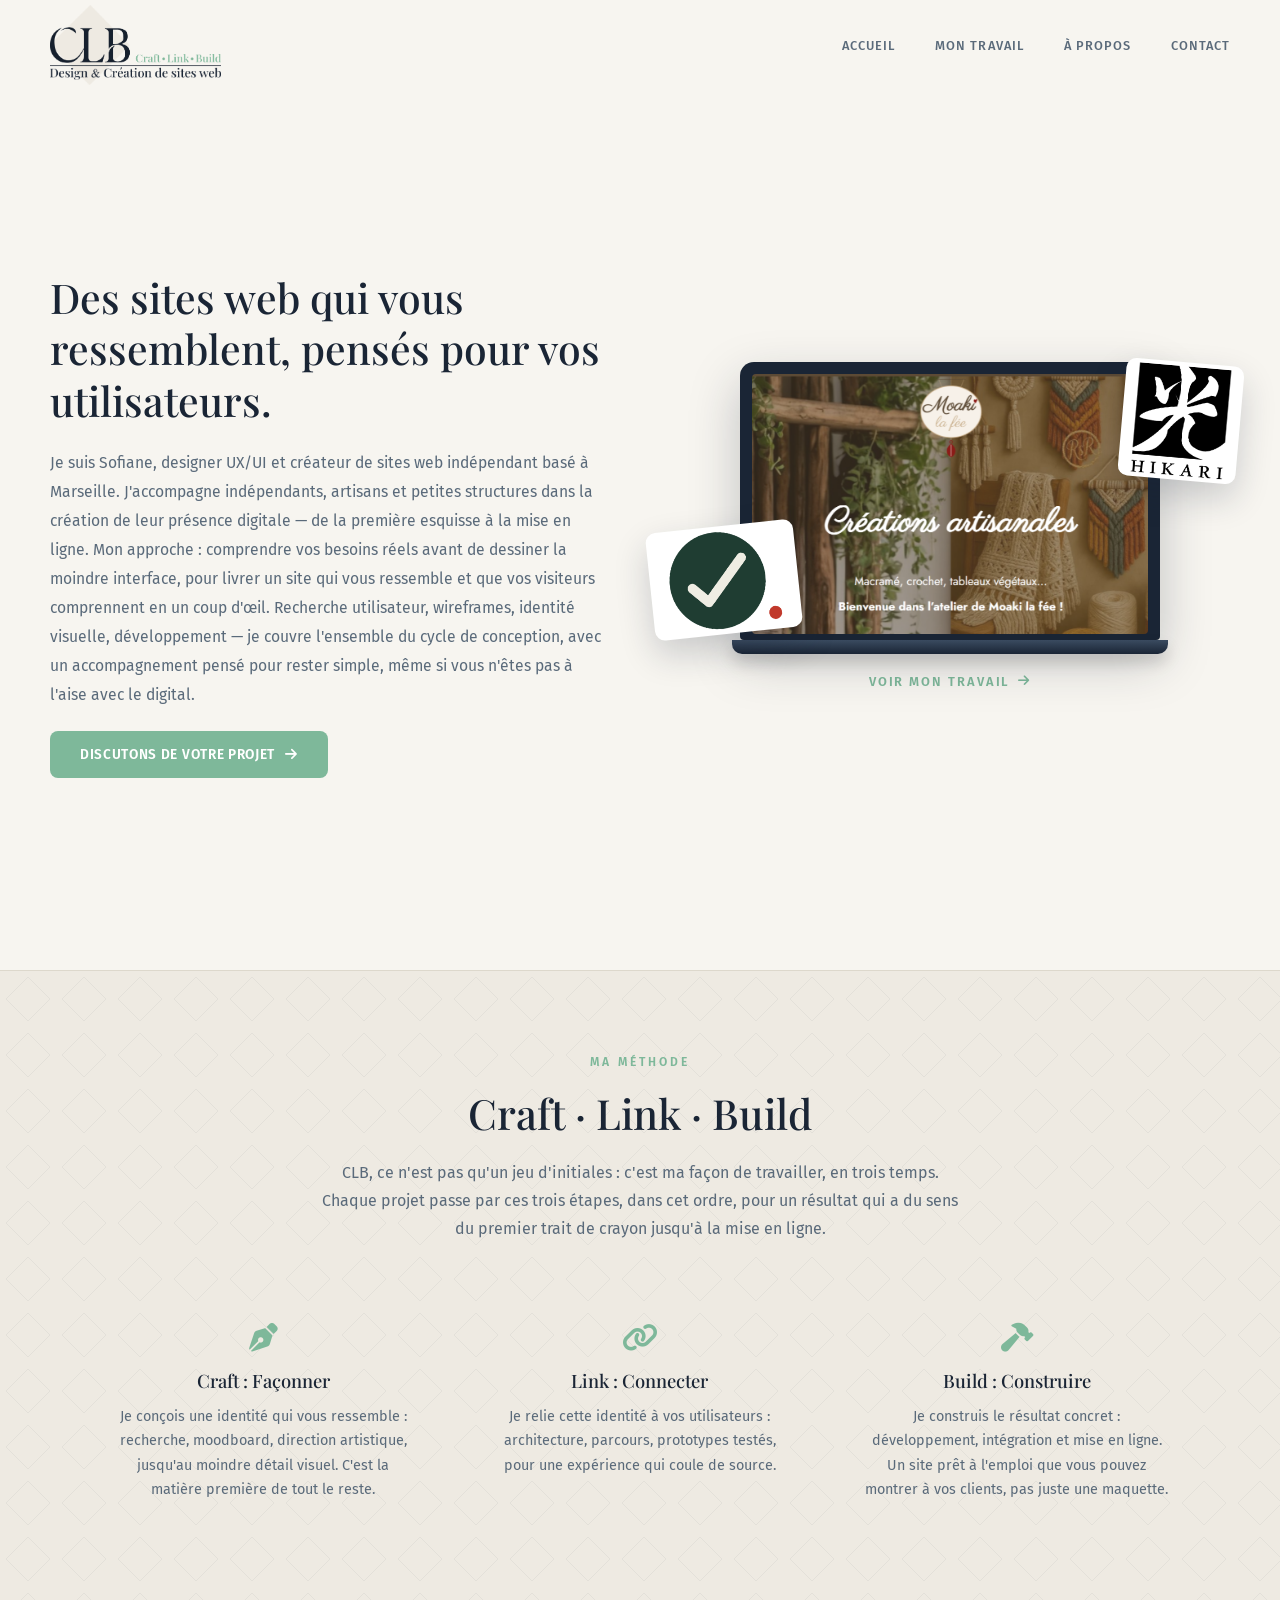
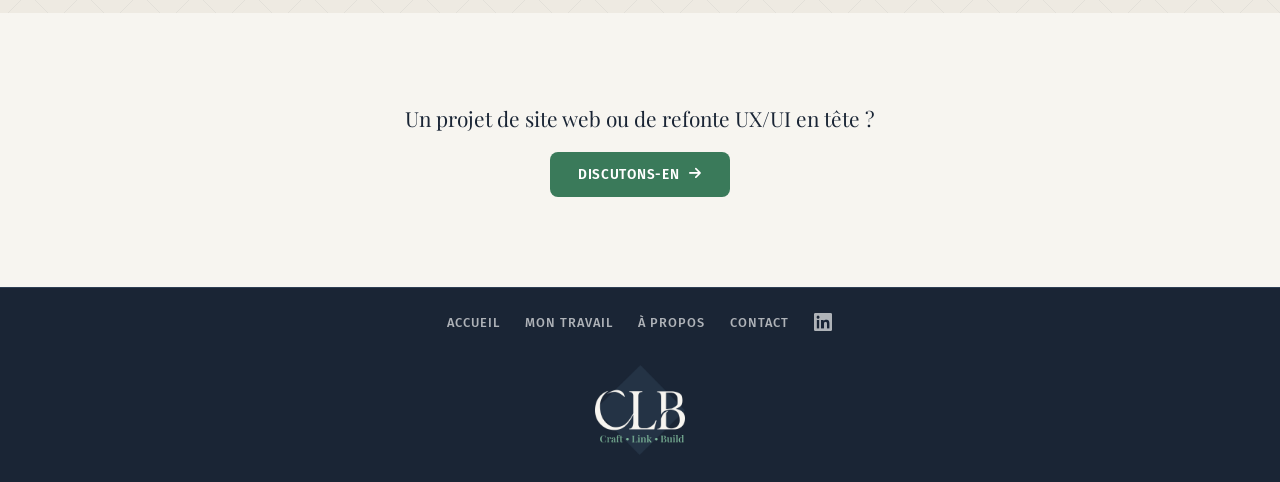
==== commit 16dcc66c: "maj footer" ====
--- a/index.html
+++ b/index.html
@@ -122,10 +122,6 @@
 
     <footer>
 
-        <a href="./index.html" class="footer-logo">
-            <img src="./asset/logo-clb-footer.png" alt="Logo Sofiane Colombo">
-        </a>
-
         <div class="footer-links">
             <a href="./index.html">Accueil</a>
             <a href="./travail.html">Mon travail</a>
@@ -135,6 +131,10 @@
                 <i class="fa-brands fa-linkedin"></i>
             </a>
         </div>
+
+        <a href="./index.html" class="footer-logo">
+            <img src="./asset/logo-clb-footer.png" alt="Logo Sofiane Colombo">
+        </a>
 
     </footer>
 <script>
--- a/style.css
+++ b/style.css
@@ -96,10 +96,11 @@
    ============================================= */
 footer {
     display: flex;
-    justify-content: space-between;
-    align-items: center;
-    height: 110px;
-    padding: 8px 40px;
+    flex-direction: column;
+    justify-content: center;
+    align-items: center;
+    gap: 32px;
+    padding: 24px 40px;
     background-color: var(--ardoise);
     border-top: 1px solid var(--ardoise-light);
     color: var(--texte-light);
@@ -109,13 +110,14 @@
 }
 
 .footer-logo img {
-    max-height: 90px; 
+    max-height: 90px;
     width: auto;
-    margin-bottom: 1rem;
 }
 
 .footer-links {
     display: flex;
+    flex-wrap: wrap;
+    justify-content: center;
     align-items: center;
     gap: 25px;
 }
@@ -123,7 +125,7 @@
 .footer-links a {
     text-decoration: none;
     color: var(--texte-light);
-    font-size: 0.8rem;
+    font-size: 0,9rem;
     font-weight: 500;
     letter-spacing: 1px;
     text-transform: uppercase;
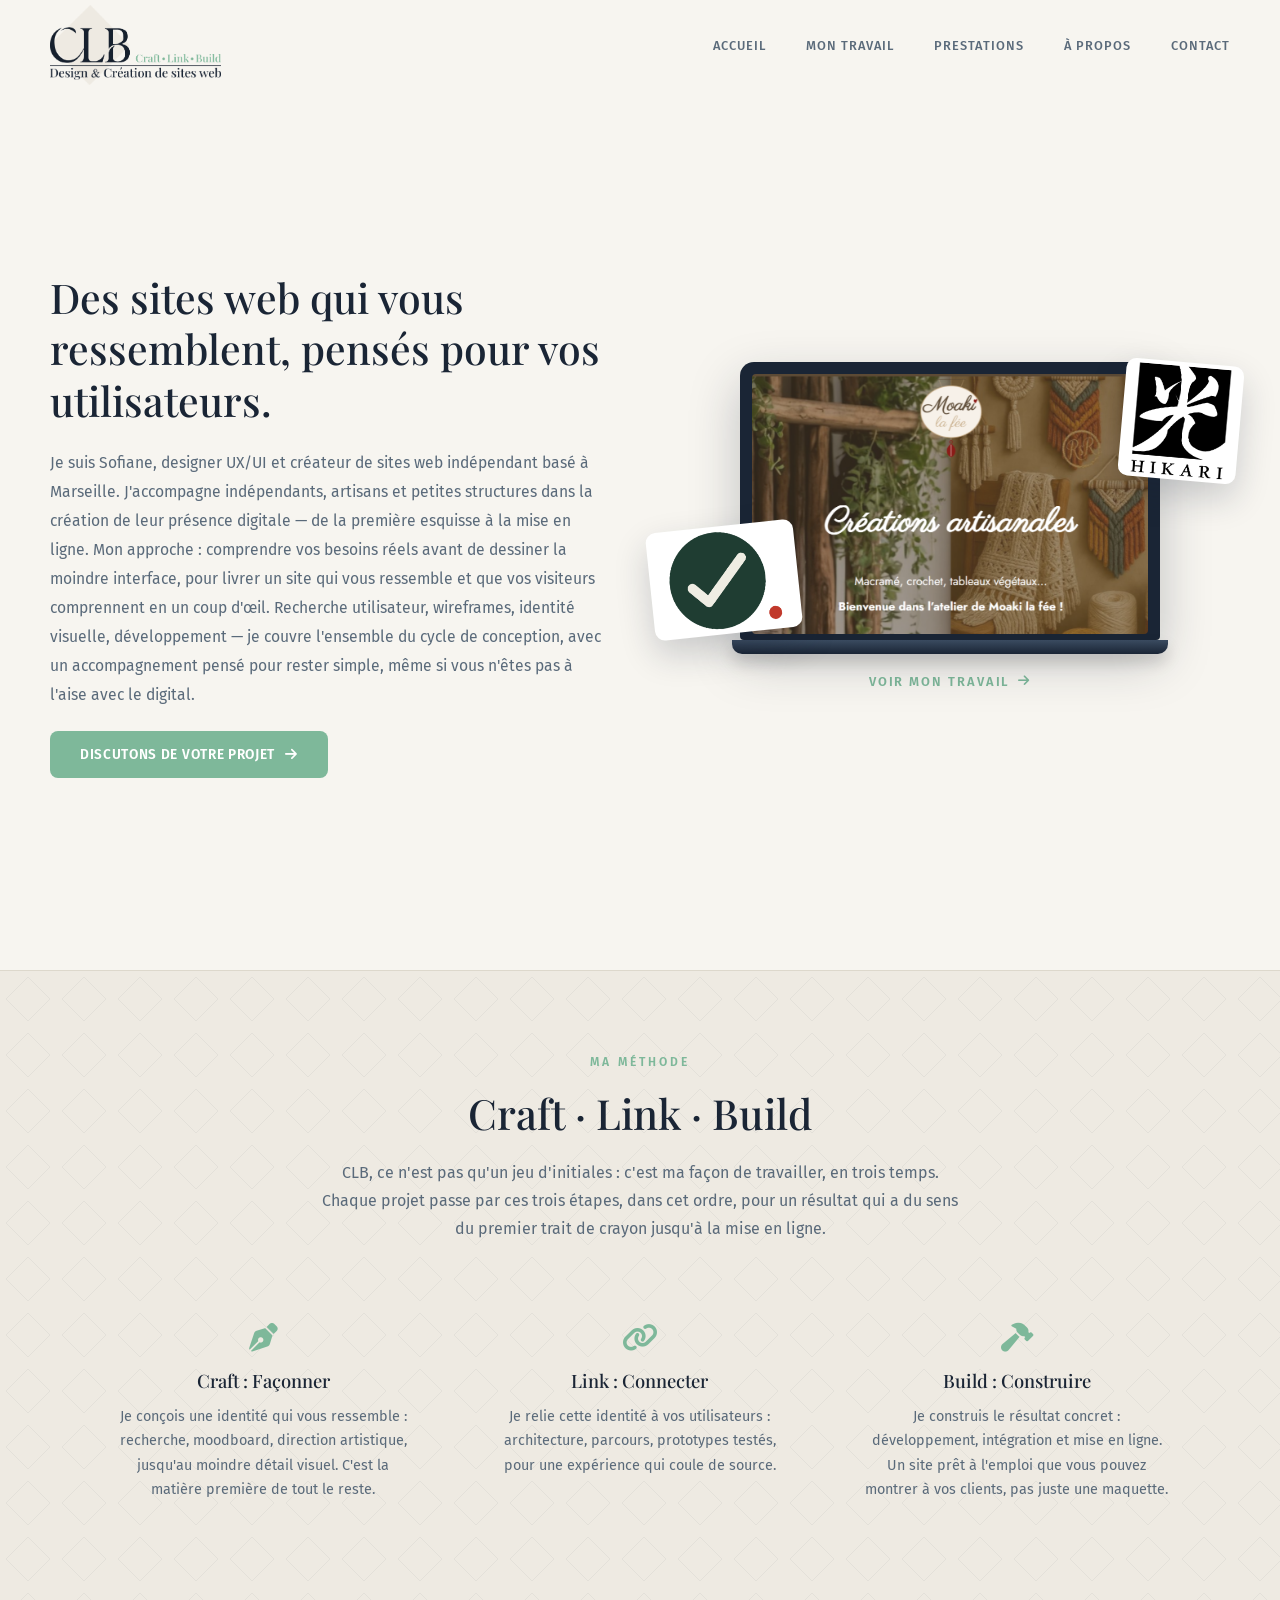
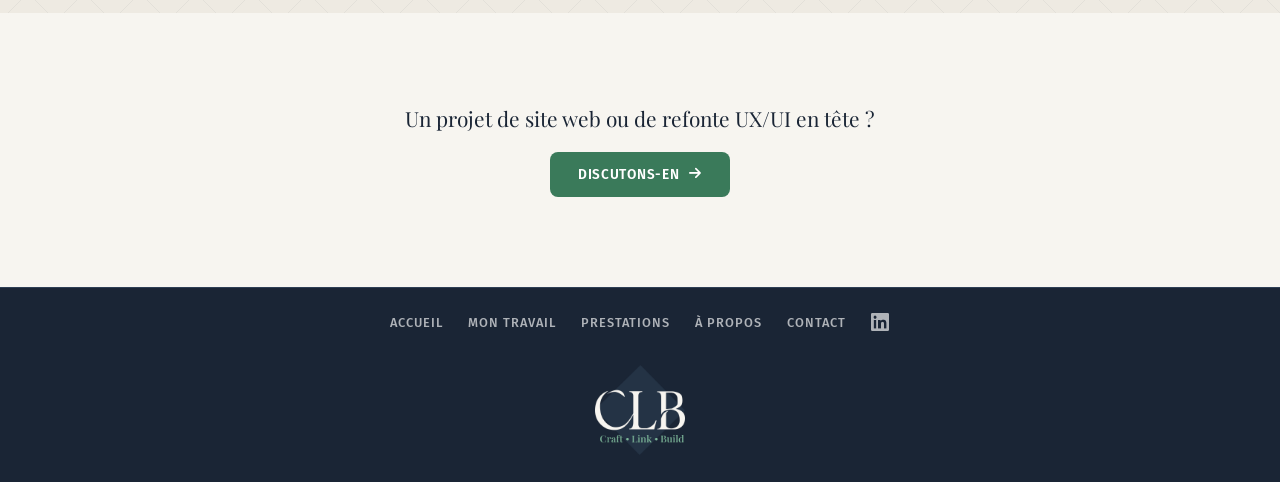
==== commit 21baf5a2: "Création page prestations" ====
--- a/index.html
+++ b/index.html
@@ -31,6 +31,7 @@
         <nav>
             <a href="./index.html">Accueil</a>
             <a href="./travail.html">Mon travail</a>
+            <a href="./prestations.html">Prestations</a>
             <a href="./a-propos.html">À propos</a>
             <a href="./contact.html">Contact</a>
         </nav>
@@ -125,6 +126,7 @@
         <div class="footer-links">
             <a href="./index.html">Accueil</a>
             <a href="./travail.html">Mon travail</a>
+            <a href="./prestations.html">Prestations</a>
             <a href="./a-propos.html">À propos</a>
             <a href="./contact.html">Contact</a>
             <a href="https://www.linkedin.com/in/sofiane-colombo-744582396/" target="_blank">
--- a/style.css
+++ b/style.css
@@ -1393,6 +1393,200 @@
 }
 
 /* =============================================
+   PAGE PRESTATIONS
+   ============================================= */
+html {
+    scroll-behavior: smooth;
+}
+
+#presta-hero {
+    text-align: center;
+    padding: 70px 20px 50px;
+    max-width: 760px;
+    margin: 0 auto;
+}
+
+.presta-eyebrow {
+    display: block;
+    font-family: "Fira Sans", sans-serif;
+    font-size: 0.75rem;
+    font-weight: 600;
+    letter-spacing: 0.25em;
+    text-transform: uppercase;
+    color: #3A7A5A;
+    margin-bottom: 16px;
+}
+
+#presta-hero h1 {
+    font-family: "Playfair Display", serif;
+    font-size: clamp(1.9rem, 4vw, 2.9rem);
+    font-weight: 500;
+    color: var(--ardoise);
+    line-height: 1.25;
+    margin: 0;
+}
+
+.presta-lead {
+    font-size: 1rem;
+    line-height: 1.75;
+    color: var(--texte-muted);
+    margin: 28px auto 0;
+    max-width: 620px;
+}
+
+.presta-anchors {
+    display: flex;
+    flex-wrap: wrap;
+    justify-content: center;
+    gap: 10px;
+    margin-top: 32px;
+}
+
+.presta-anchors a {
+    font-size: 0.78rem;
+    font-weight: 500;
+    letter-spacing: 0.06em;
+    text-decoration: none;
+    color: var(--ardoise);
+    padding: 8px 16px;
+    border: 1px solid #DDD8CC;
+    border-radius: 999px;
+    background-color: var(--blanc);
+    transition: border-color 0.3s ease, color 0.3s ease;
+}
+
+.presta-anchors a:hover {
+    border-color: var(--sauge);
+    color: #3A7A5A;
+}
+
+#presta-list {
+    max-width: 1000px;
+    margin: 0 auto;
+    padding: 20px 30px 60px;
+}
+
+.presta {
+    display: grid;
+    grid-template-columns: 1fr 1.6fr;
+    gap: 50px;
+    padding: 50px 0;
+    border-top: 1px solid #DDD8CC;
+    scroll-margin-top: 20px;
+}
+
+.presta-head i {
+    font-size: 1.8rem;
+    color: var(--sauge);
+    margin-bottom: 16px;
+    display: block;
+}
+
+.presta-head h2 {
+    font-family: "Playfair Display", serif;
+    font-size: 1.6rem;
+    color: var(--ardoise);
+    margin: 0 0 14px;
+}
+
+.presta-for {
+    font-size: 0.9rem;
+    line-height: 1.65;
+    font-style: italic;
+    color: var(--texte-muted);
+    margin: 0;
+}
+
+.presta-body p {
+    font-size: 0.98rem;
+    line-height: 1.75;
+    color: var(--texte);
+    margin: 0 0 20px;
+}
+
+.presta-body ul {
+    list-style: none;
+    margin: 0;
+    padding: 0;
+}
+
+.presta-body li {
+    position: relative;
+    padding: 9px 0 9px 26px;
+    font-size: 0.92rem;
+    line-height: 1.55;
+    color: var(--texte-muted);
+}
+
+.presta-body li::before {
+    content: '';
+    position: absolute;
+    left: 4px;
+    top: 17px;
+    width: 7px;
+    height: 7px;
+    background-color: var(--sauge);
+    transform: rotate(45deg);
+}
+
+
+.presta-link {
+    display: inline-flex;
+    align-items: center;
+    gap: 10px;
+    margin-top: 22px;
+    font-size: 0.8rem;
+    font-weight: 600;
+    letter-spacing: 0.06em;
+    text-transform: uppercase;
+    text-decoration: none;
+    color: #3A7A5A;
+    padding-bottom: 4px;
+    border-bottom: 1px solid var(--sauge);
+    transition: color 0.3s ease, gap 0.3s ease;
+}
+
+.presta-link:hover {
+    color: var(--ardoise);
+    gap: 14px;
+}
+
+#presta-combo {
+    background-color: var(--ivoire-mid);
+    text-align: center;
+    padding: 70px 30px;
+}
+
+#presta-combo h2 {
+    font-family: "Playfair Display", serif;
+    font-size: 2rem;
+    color: var(--ardoise);
+    margin: 0 0 20px;
+}
+
+#presta-combo p {
+    max-width: 620px;
+    margin: 0 auto;
+    font-size: 1rem;
+    line-height: 1.75;
+    color: var(--texte-muted);
+}
+
+#presta-combo a {
+    color: #3A7A5A;
+    font-weight: 600;
+    text-decoration: none;
+}
+
+@media (max-width: 768px) {
+    .presta {
+        grid-template-columns: 1fr;
+        gap: 20px;
+        padding: 40px 0;
+    }
+}
+
+/* =============================================
    RESPONSIVE
    ============================================= */
 @media (max-width: 1024px) {
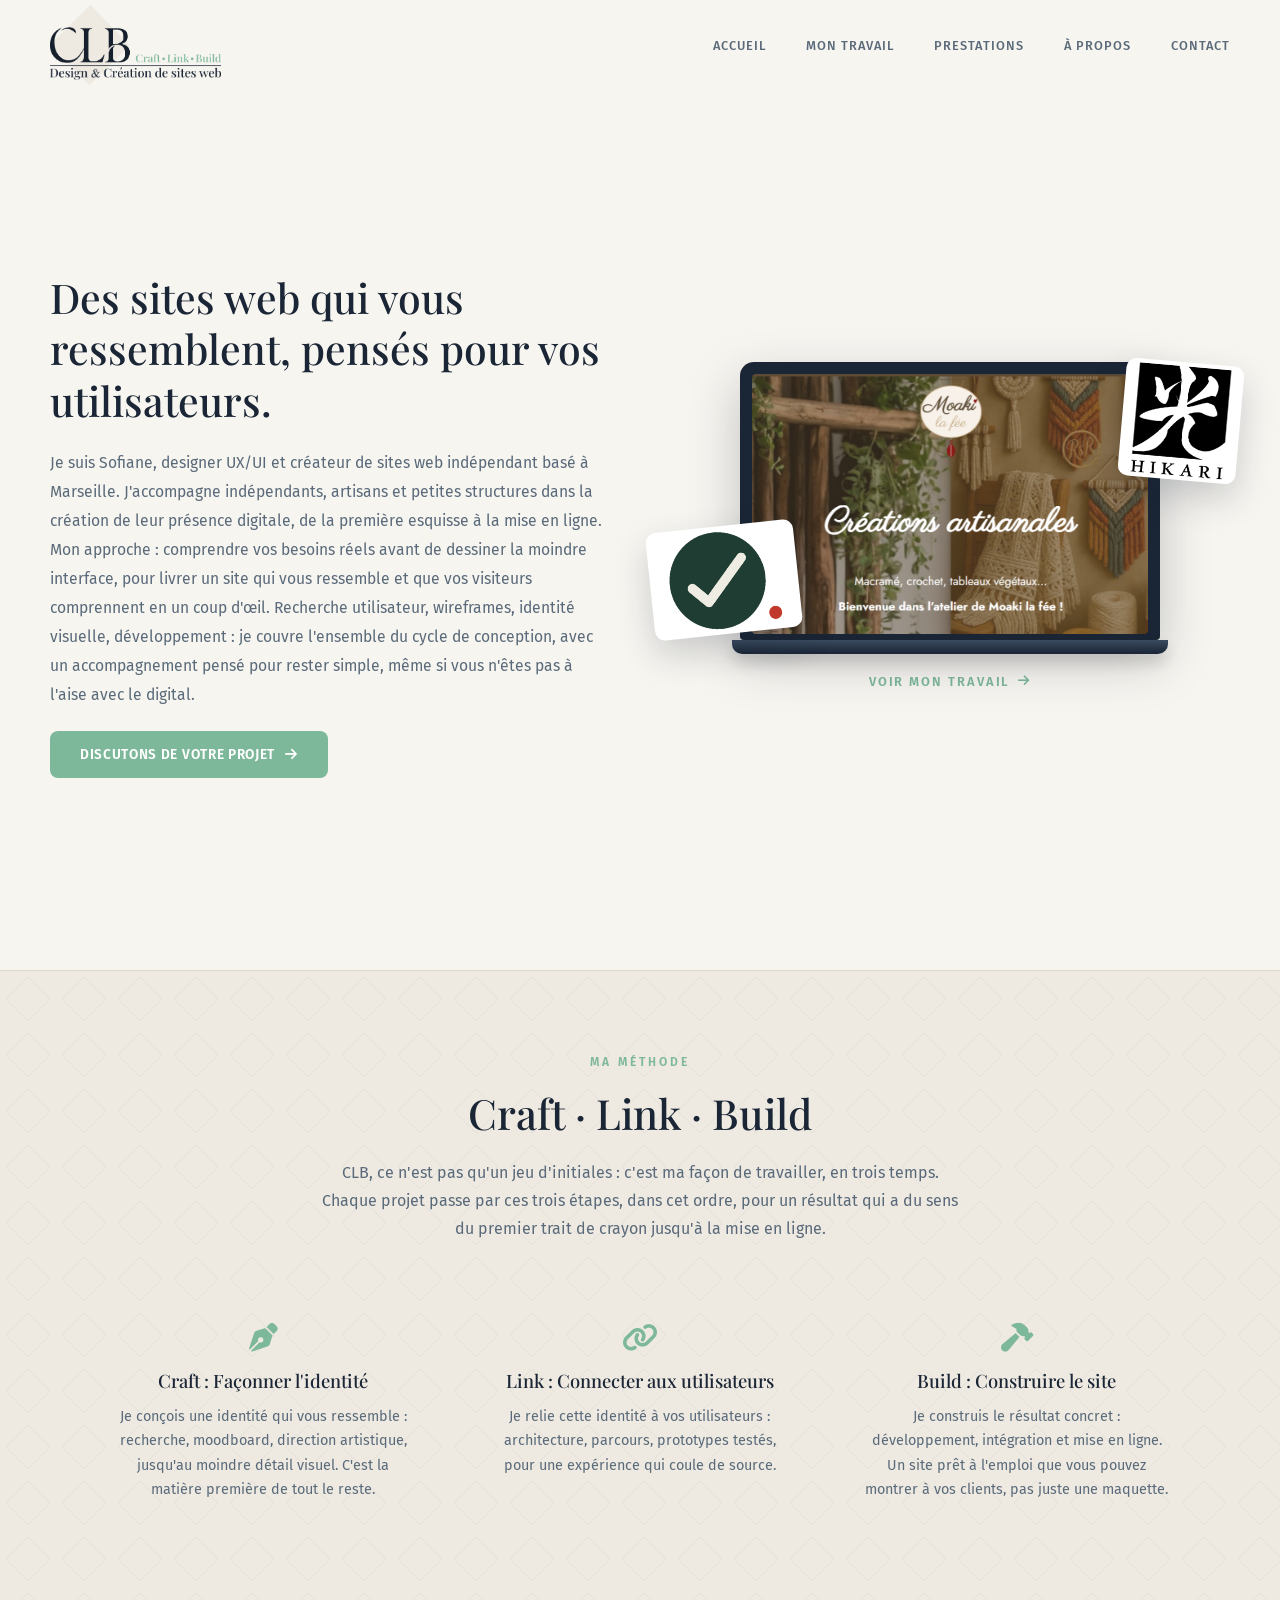
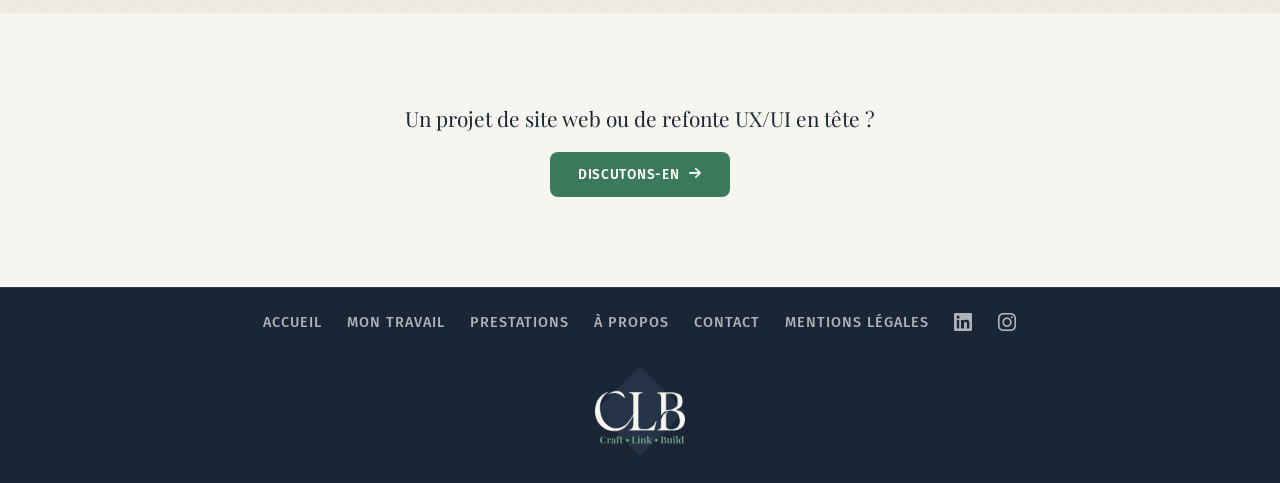
==== commit 98bd9867: "Update majeur - corrections diverses" ====
--- a/index.html
+++ b/index.html
@@ -4,8 +4,16 @@
 <head>
     <meta charset="UTF-8">
     <meta name="viewport" content="width=device-width, initial-scale=1.0">
-    <meta name="description" content="Portfolio Designer UX/UI & Graphiste — Sofiane Colombo, Marseille">
-    <title>Portfolio S. COLOMBO — Designer UX/UI</title>
+    <meta name="description" content="Sofiane Colombo, designer UX/UI et créateur de sites web à Marseille. Sites vitrines, identité visuelle et accompagnement pour indépendants, artisans et petites structures.">
+    <meta property="og:type" content="website">
+    <meta property="og:locale" content="fr_FR">
+    <meta property="og:site_name" content="Sofiane Colombo | CLB">
+    <meta property="og:title" content="Sofiane Colombo | Design & création de sites web à Marseille">
+    <meta property="og:description" content="Sofiane Colombo, designer UX/UI et créateur de sites web à Marseille. Sites vitrines, identité visuelle et accompagnement pour indépendants, artisans et petites structures.">
+    <meta property="og:url" content="https://colombo-s.github.io/freelance/">
+    <meta property="og:image" content="https://colombo-s.github.io/freelance/asset/logo-clb-header.png">
+    <meta name="twitter:card" content="summary_large_image">
+    <title>Sofiane Colombo | Design & création de sites web à Marseille</title>
 
     <link rel="icon" type="image/png" href="./asset/favicon-clb.png">
     
@@ -13,12 +21,7 @@
     
     <link rel="preconnect" href="https://fonts.googleapis.com">
     <link rel="preconnect" href="https://fonts.gstatic.com" crossorigin>
-    <link href="https://fonts.googleapis.com/css2?family=Fira+Sans:wght@300;400;600&family=Playfair+Display:ital,wght@0,400;0,600;0,700;0,800;1,400&display=swap" rel="stylesheet">
-
-    <link rel='stylesheet' href='https://cdn-uicons.flaticon.com/2.1.0/uicons-regular-rounded/css/uicons-regular-rounded.css'>
-    <link rel='stylesheet' href='https://cdn-uicons.flaticon.com/2.1.0/uicons-brands/css/uicons-brands.css'>
-    <link rel='stylesheet' href='https://cdn-uicons.flaticon.com/2.1.0/uicons-solid-straight/css/uicons-solid-straight.css'>
-    <link rel='stylesheet' href='https://cdn-uicons.flaticon.com/2.1.0/uicons-thin-rounded/css/uicons-thin-rounded.css'>
+    <link href="https://fonts.googleapis.com/css2?family=Fira+Sans:wght@300;400;500;600;700&family=Playfair+Display:ital,wght@0,400;0,500;0,600;0,700;0,800;1,400&display=swap" rel="stylesheet">
     <link rel="stylesheet" href="https://cdnjs.cloudflare.com/ajax/libs/font-awesome/6.5.0/css/all.min.css">
 </head>
 
@@ -44,10 +47,10 @@
             <p class="hero-description">
                 Je suis Sofiane, designer UX/UI et créateur de sites web indépendant basé à Marseille. 
                 J'accompagne indépendants, artisans et petites structures dans la création de leur présence 
-                digitale — de la première esquisse à la mise en ligne. Mon approche : comprendre vos besoins 
+                digitale, de la première esquisse à la mise en ligne. Mon approche : comprendre vos besoins 
                 réels avant de dessiner la moindre interface, pour livrer un site qui vous ressemble et que 
                 vos visiteurs comprennent en un coup d'œil. Recherche utilisateur, wireframes, identité 
-                visuelle, développement — je couvre l'ensemble du cycle de conception, avec un accompagnement 
+                visuelle, développement : je couvre l'ensemble du cycle de conception, avec un accompagnement 
                 pensé pour rester simple, même si vous n'êtes pas à l'aise avec le digital.
             </p>
             <a href="./contact.html" class="hero-cta">
@@ -72,7 +75,7 @@
             </div>
         </a>
         <img src="./asset/mon-brevet-card.png" alt="logo Mon Brevet" class="floating-card floating-card--1">
-        <img src="./asset/hikari-logo.png" alt=" HIKARI" class="floating-card floating-card--2">
+        <img src="./asset/hikari-logo.png" alt="Logo HIKARI" class="floating-card floating-card--2">
     </div>
 
     <a href="./travail.html" class="hero-below-link">
@@ -94,19 +97,19 @@
         <div class="values-grid">
             <div class="value-item">
                 <i class="fa-solid fa-pen-nib"></i>
-                    <h3>Craft : Façonner</h3>
+                    <h3>Craft : Façonner l'identité</h3>
                         <p>Je conçois une identité qui vous ressemble : recherche, moodboard, direction
                 artistique, jusqu'au moindre détail visuel. C'est la matière première de tout le reste.</p>
             </div>
             <div class="value-item">
                 <i class="fa-solid fa-link"></i>
-                    <h3>Link : Connecter</h3>
+                    <h3>Link : Connecter aux utilisateurs</h3>
                         <p>Je relie cette identité à vos utilisateurs : architecture, parcours, prototypes
                 testés, pour une expérience qui coule de source.</p>
             </div>
             <div class="value-item">
                 <i class="fa-solid fa-hammer"></i>
-                    <h3>Build : Construire</h3>
+                    <h3>Build : Construire le site</h3>
                         <p>Je construis le résultat concret : développement, intégration et mise en ligne. Un
             site prêt à l'emploi que vous pouvez montrer à vos clients, pas juste une maquette.</p>
             </div>
@@ -129,8 +132,12 @@
             <a href="./prestations.html">Prestations</a>
             <a href="./a-propos.html">À propos</a>
             <a href="./contact.html">Contact</a>
-            <a href="https://www.linkedin.com/in/sofiane-colombo-744582396/" target="_blank">
+            <a href="./mentions-legales.html">Mentions légales</a>
+            <a href="https://www.linkedin.com/in/sofiane-colombo-744582396/" target="_blank" rel="noopener" aria-label="LinkedIn">
                 <i class="fa-brands fa-linkedin"></i>
+            </a>
+            <a href="https://www.instagram.com/clb.webdesign/" target="_blank" rel="noopener" aria-label="Instagram">
+                <i class="fa-brands fa-instagram"></i>
             </a>
         </div>
 
--- a/style.css
+++ b/style.css
@@ -8,9 +8,11 @@
     --sauge: #7EB89A;
     --sauge-light: #A8D4BC;
     --sauge-dim: rgba(126, 184, 154, 0.15);
+    --vert-fonce: #3A7A5A;
     --blanc: #FFFFFF;
     --ivoire: #F7F5F0;
     --ivoire-mid: #EEEAE2;
+    --bordure: #DDD8CC;
     --texte: #1A2535;
     --texte-muted: #5A6A7A;
     --texte-light: rgba(255, 255, 255, 0.65);
@@ -19,6 +21,10 @@
 /* =============================================
    BASE
    ============================================= */
+html {
+    scroll-behavior: smooth;
+}
+
 body {
     margin: 0;
     padding: 0;
@@ -125,7 +131,7 @@
 .footer-links a {
     text-decoration: none;
     color: var(--texte-light);
-    font-size: 0,9rem;
+    font-size: 0.9rem;
     font-weight: 500;
     letter-spacing: 1px;
     text-transform: uppercase;
@@ -162,7 +168,7 @@
 }
 
 .hero-cta:hover {
-    background-color: #3A7A5A;
+    background-color: var(--vert-fonce);
     transform: translateY(-2px);
 }
 
@@ -170,7 +176,7 @@
     text-align: center;
     margin-top: 50px;
     padding-top: 40px;
-    border-top: 1px solid #DDD8CC;
+    border-top: 1px solid var(--bordure);
 }
 
 .bottom-cta-text {
@@ -184,7 +190,7 @@
     display: inline-flex;
     align-items: center;
     gap: 10px;
-    background-color: #3A7A5A;
+    background-color: var(--vert-fonce);
     color: var(--blanc);
     padding: 14px 28px;
     border-radius: 8px;
@@ -330,7 +336,6 @@
 }
 
 /* Lien sous laptop */
-
 .hero-visual-col {
     display: flex;
     flex-direction: column;
@@ -363,7 +368,7 @@
 
 .hero-below-link:hover {
     gap: 14px;
-    color: #3A7A5A;
+    color: var(--vert-fonce);
 }
 
 /* =============================================
@@ -374,7 +379,7 @@
     background-image: url("data:image/svg+xml,%3Csvg xmlns='http://www.w3.org/2000/svg' width='56' height='56' viewBox='0 0 56 56'%3E%3Cpath d='M28 6 L50 28 L28 50 L6 28 Z' fill='none' stroke='%231A2535' stroke-opacity='0.05' stroke-width='1'/%3E%3C/svg%3E");
     padding: 80px 30px;
     text-align: center;
-    border-top: 1px solid #DDD8CC;
+    border-top: 1px solid var(--bordure);
 }
 
 #home-method .eyebrow {
@@ -447,7 +452,7 @@
     position: relative;
 }
 
-.card-header h3 {
+.card-header h1 {
     margin: 0;
     font-size: 1.8rem;
     color: var(--ardoise);
@@ -461,6 +466,7 @@
     font-weight: 600;
     font-size: 0.9rem;
     display: block;
+    margin-top: 8px;
     margin-bottom: 15px;
 }
 
@@ -470,7 +476,7 @@
     margin-top: 8px;
     gap: 8px;
     background-color: rgba(126, 184, 154, 0.1);
-    color: #3A7A5A;
+    color: var(--vert-fonce);
     padding: 5px 12px;
     border-radius: 20px;
     font-size: 0.8rem;
@@ -546,13 +552,16 @@
 }
 
 .card-footer {
+    display: flex;
+    justify-content: center;
+    gap: 28px;
     margin-top: 30px;
 }
 
 .card-footer a {
     color: var(--sauge);
     text-decoration: none;
-    font-weight: bold;
+    font-weight: 700;
     display: flex;
     justify-content: center;
     align-items: center;
@@ -574,7 +583,8 @@
     margin: 0 auto;
 }
 
-#real-intro .eyebrow {
+#real-intro .eyebrow,
+#about-hero .eyebrow {
     display: inline-block;
     font-family: "Fira Sans", sans-serif;
     font-size: 0.75rem;
@@ -645,11 +655,10 @@
 .real-block {
     display: grid;
     grid-template-columns: 1fr 1fr;
-    border: 1px solid #DDD8CC;
+    border: 1px solid var(--bordure);
     border-radius: 15px;
     overflow: hidden;
     background-color: var(--blanc);
-    max-height: 680px;
     opacity: 0;
     transform: translateY(30px);
     transition: opacity 0.6s ease, transform 0.6s ease, border-color 0.3s ease;
@@ -677,8 +686,14 @@
     position: relative;
     overflow: hidden;
     background-color: var(--ivoire-mid);
-    min-height: 340px;
-    max-height: 650px;
+    min-height: 420px;
+}
+
+/* Le média s'adapte à la hauteur du texte, sans jamais l'imposer */
+.real-media img,
+.real-media video {
+    position: absolute;
+    inset: 0;
 }
 
 .real-media img {
@@ -755,6 +770,7 @@
     text-transform: uppercase;
     padding: 4px 10px;
     border-radius: 4px;
+    z-index: 1;
 }
 
 .real-content {
@@ -771,8 +787,7 @@
     background-color: var(--ardoise);
 }
 
-.real-content--light h2,
-.real-content--light .real-content h2 {
+.real-content--light h2 {
     color: var(--blanc) !important;
 }
 
@@ -845,7 +860,7 @@
     text-transform: uppercase;
     padding: 4px 10px;
     border: 1px solid rgba(126, 184, 154, 0.5);
-    color: #3A7A5A;
+    color: var(--vert-fonce);
     border-radius: 4px;
     background-color: rgba(126, 184, 154, 0.08);
     transition: background-color 0.2s, border-color 0.2s;
@@ -873,7 +888,7 @@
 
 .real-link:hover {
     gap: 14px;
-    color: #3A7A5A;
+    color: var(--vert-fonce);
 }
 
 .project-meta {
@@ -882,7 +897,7 @@
     justify-content: center;
     gap: 0;
     margin-top: 40px;
-    border: 1px solid #DDD8CC;
+    border: 1px solid var(--bordure);
     border-radius: 12px;
     overflow: hidden;
     max-width: 760px;
@@ -897,7 +912,7 @@
     flex-direction: column;
     gap: 6px;
     padding: 20px 24px;
-    border-right: 1px solid #DDD8CC;
+    border-right: 1px solid var(--bordure);
     text-align: center;
 }
 
@@ -1042,7 +1057,7 @@
 .hub-card {
     display: flex;
     flex-direction: column;
-    border: 1px solid #DDD8CC;
+    border: 1px solid var(--bordure);
     border-radius: 15px;
     overflow: hidden;
     text-decoration: none;
@@ -1224,7 +1239,7 @@
     border-radius: 14px;
     overflow: hidden;
     background-color: var(--ivoire-mid);
-    border: 1px solid #DDD8CC;
+    border: 1px solid var(--bordure);
 }
 
 .about-portrait-frame img {
@@ -1336,6 +1351,18 @@
     margin: 0 auto;
 }
 
+#about-values .eyebrow {
+    display: block;
+    text-align: center;
+    font-family: "Fira Sans", sans-serif;
+    font-size: 0.75rem;
+    font-weight: 600;
+    letter-spacing: 0.25em;
+    text-transform: uppercase;
+    color: var(--sauge);
+    margin-bottom: 0.8rem;
+}
+
 .values-grid {
     display: grid;
     grid-template-columns: repeat(3, 1fr);
@@ -1380,25 +1407,9 @@
     margin-bottom: 24px;
 }
 
-#about-values .eyebrow {
-    display: block;
-    text-align: center;
-    font-family: "Fira Sans", sans-serif;
-    font-size: 0.75rem;
-    font-weight: 600;
-    letter-spacing: 0.25em;
-    text-transform: uppercase;
-    color: var(--sauge);
-    margin-bottom: 0.8rem;
-}
-
 /* =============================================
    PAGE PRESTATIONS
    ============================================= */
-html {
-    scroll-behavior: smooth;
-}
-
 #presta-hero {
     text-align: center;
     padding: 70px 20px 50px;
@@ -1413,7 +1424,7 @@
     font-weight: 600;
     letter-spacing: 0.25em;
     text-transform: uppercase;
-    color: #3A7A5A;
+    color: var(--vert-fonce);
     margin-bottom: 16px;
 }
 
@@ -1449,7 +1460,7 @@
     text-decoration: none;
     color: var(--ardoise);
     padding: 8px 16px;
-    border: 1px solid #DDD8CC;
+    border: 1px solid var(--bordure);
     border-radius: 999px;
     background-color: var(--blanc);
     transition: border-color 0.3s ease, color 0.3s ease;
@@ -1457,22 +1468,25 @@
 
 .presta-anchors a:hover {
     border-color: var(--sauge);
-    color: #3A7A5A;
+    color: var(--vert-fonce);
 }
 
 #presta-list {
-    max-width: 1000px;
-    margin: 0 auto;
-    padding: 20px 30px 60px;
+    padding: 0;
+    border-top: 1px solid var(--bordure);
 }
 
 .presta {
     display: grid;
     grid-template-columns: 1fr 1.6fr;
     gap: 50px;
-    padding: 50px 0;
-    border-top: 1px solid #DDD8CC;
+    padding: 60px max(30px, calc((100% - 1000px) / 2));
     scroll-margin-top: 20px;
+}
+
+.presta:nth-child(even) {
+    background-color: var(--ivoire-mid);
+    background-image: url("data:image/svg+xml,%3Csvg xmlns='http://www.w3.org/2000/svg' width='56' height='56' viewBox='0 0 56 56'%3E%3Cpath d='M28 6 L50 28 L28 50 L6 28 Z' fill='none' stroke='%231A2535' stroke-opacity='0.05' stroke-width='1'/%3E%3C/svg%3E");
 }
 
 .presta-head i {
@@ -1529,7 +1543,6 @@
     transform: rotate(45deg);
 }
 
-
 .presta-link {
     display: inline-flex;
     align-items: center;
@@ -1540,7 +1553,7 @@
     letter-spacing: 0.06em;
     text-transform: uppercase;
     text-decoration: none;
-    color: #3A7A5A;
+    color: var(--vert-fonce);
     padding-bottom: 4px;
     border-bottom: 1px solid var(--sauge);
     transition: color 0.3s ease, gap 0.3s ease;
@@ -1573,17 +1586,48 @@
 }
 
 #presta-combo a {
-    color: #3A7A5A;
+    color: var(--vert-fonce);
     font-weight: 600;
     text-decoration: none;
 }
 
-@media (max-width: 768px) {
-    .presta {
-        grid-template-columns: 1fr;
-        gap: 20px;
-        padding: 40px 0;
-    }
+/* =============================================
+   PAGE MENTIONS LÉGALES
+   ============================================= */
+.legal {
+    max-width: 760px;
+    margin: 0 auto;
+    padding: 10px 30px 90px;
+}
+
+.legal h2 {
+    font-family: "Playfair Display", serif;
+    font-size: 1.35rem;
+    color: var(--ardoise);
+    margin: 40px 0 12px;
+}
+
+.legal p {
+    font-size: 0.95rem;
+    line-height: 1.8;
+    color: var(--texte-muted);
+    margin: 0 0 14px;
+}
+
+.legal a {
+    color: var(--vert-fonce);
+    text-decoration: none;
+    font-weight: 500;
+}
+
+.legal a:hover {
+    color: var(--ardoise);
+}
+
+.legal-update {
+    margin-top: 40px !important;
+    font-size: 0.8rem !important;
+    font-style: italic;
 }
 
 /* =============================================
@@ -1623,12 +1667,11 @@
     .real-block,
     .real-block--alt {
         grid-template-columns: 1fr;
-        max-height: none;
         overflow: visible;
     }
     .real-media {
-        min-height: 220px;
-        max-height: 280px;
+        min-height: 0;
+        height: 280px;
     }
     .real-content {
         padding: 1.5rem;
@@ -1661,6 +1704,11 @@
     }
     .timeline-dot {
         left: -36px;
+    }
+    .presta {
+        grid-template-columns: 1fr;
+        gap: 20px;
+        padding: 40px 24px;
     }
 }
 
@@ -1679,10 +1727,6 @@
         row-gap: 12px;
     }
 
-    .header-name {
-        font-size: 1.05rem;
-    }
-
     header nav {
         width: 100%;
         justify-content: space-between;
@@ -1694,4 +1738,4 @@
         text-align: center;
         line-height: 1.3;
     }
-}+}
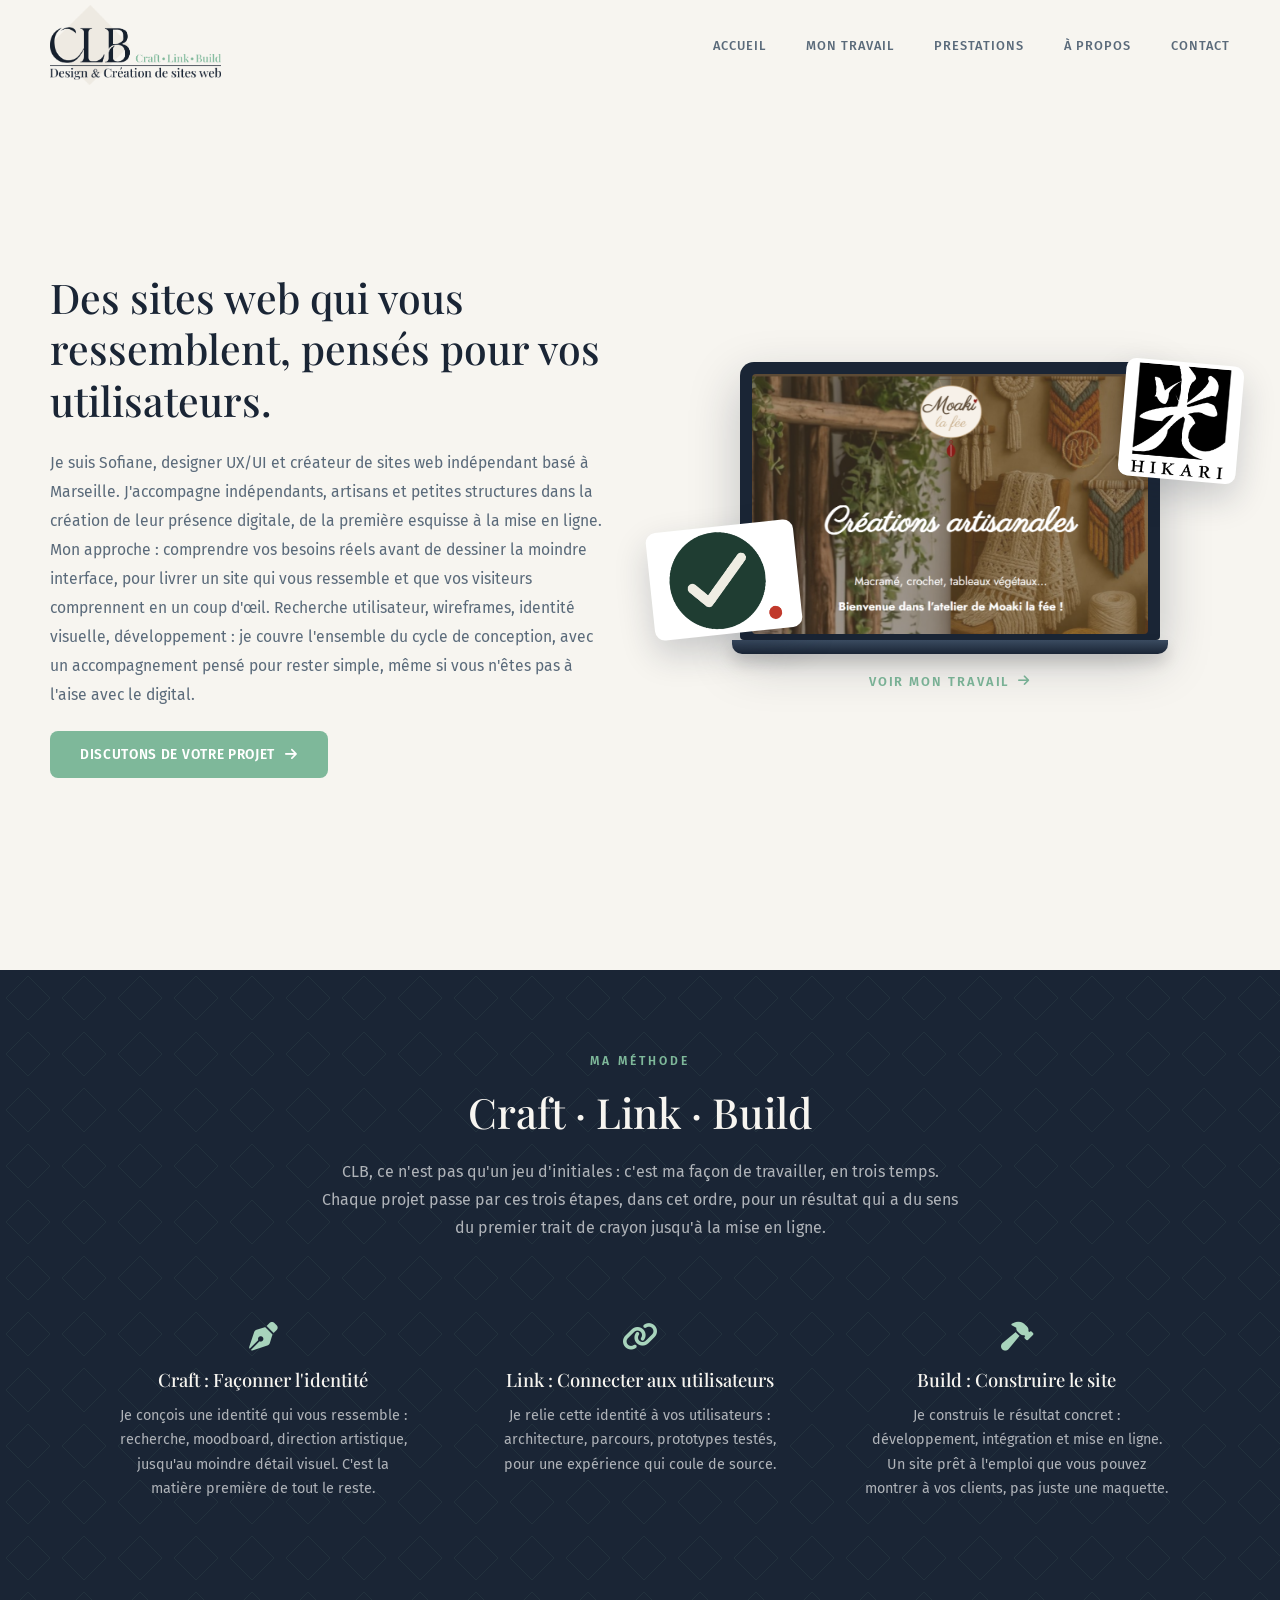
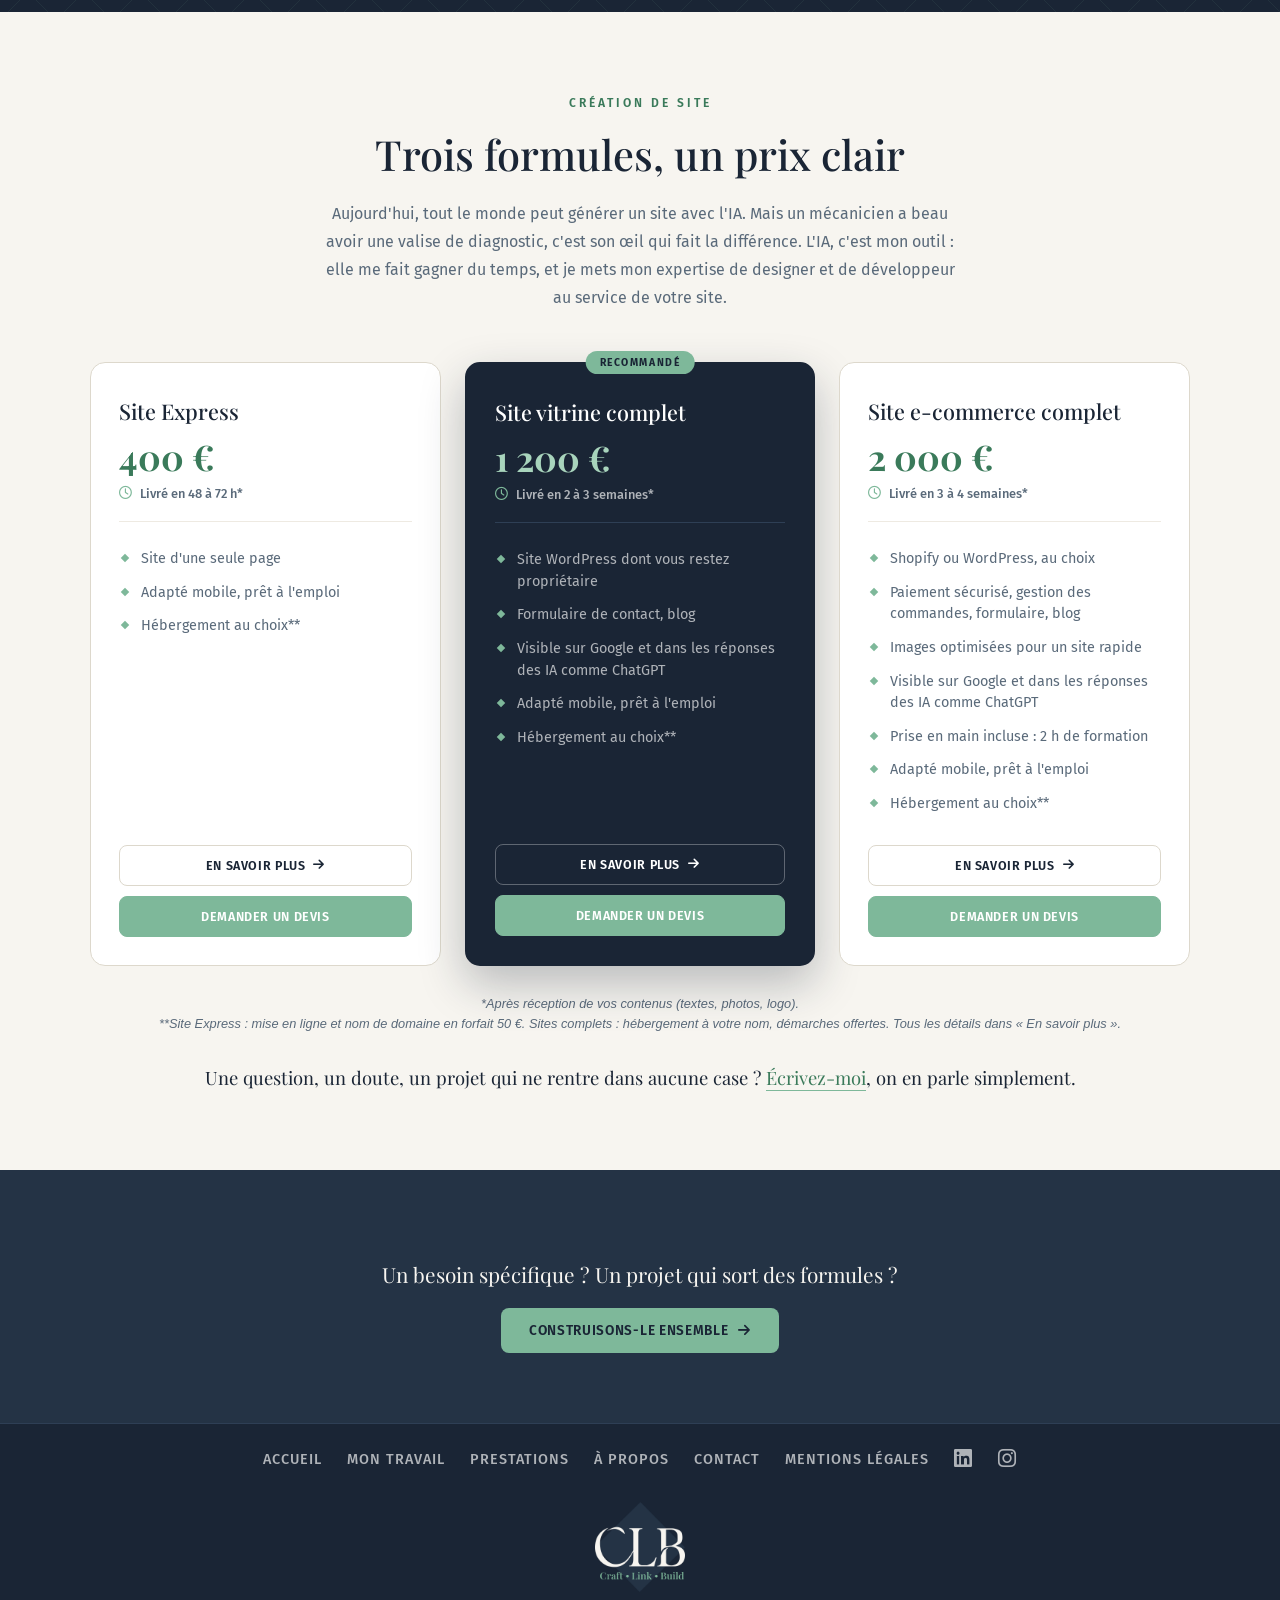
==== commit 0da614f6: "Maj UI ardoise + ajout pricing" ====
--- a/index.html
+++ b/index.html
@@ -11,7 +11,10 @@
     <meta property="og:title" content="Sofiane Colombo | Design & création de sites web à Marseille">
     <meta property="og:description" content="Sofiane Colombo, designer UX/UI et créateur de sites web à Marseille. Sites vitrines, identité visuelle et accompagnement pour indépendants, artisans et petites structures.">
     <meta property="og:url" content="https://colombo-s.github.io/freelance/">
-    <meta property="og:image" content="https://colombo-s.github.io/freelance/asset/logo-clb-header.png">
+    <meta property="og:image" content="https://colombo-s.github.io/freelance/asset/og-image.png">
+    <meta property="og:image:width" content="1200">
+    <meta property="og:image:height" content="627">
+    <meta property="og:image:alt" content="Sofiane Colombo, Design &amp; Création de sites web, Marseille">
     <meta name="twitter:card" content="summary_large_image">
     <title>Sofiane Colombo | Design & création de sites web à Marseille</title>
 
@@ -116,10 +119,84 @@
         </div>
     </section>
 
+    <section id="home-offres">
+        <span class="eyebrow">Création de site</span>
+        <h2>Trois formules, un prix clair</h2>
+        <p class="intro-text">
+            Aujourd'hui, tout le monde peut générer un site avec l'IA. Mais un mécanicien a beau avoir
+            une valise de diagnostic, c'est son œil qui fait la différence. L'IA, c'est mon outil : elle me
+            fait gagner du temps, et je mets mon expertise de designer et de développeur au service de votre site.
+        </p>
+
+        <div class="offres-grid">
+            <article class="offre-card">
+                <h3>Site Express</h3>
+                <p class="offre-price">400 €</p>
+                <p class="offre-delay"><i class="fa-regular fa-clock"></i> Livré en 48 à 72 h*</p>
+                <ul class="offre-list">
+                    <li>Site d'une seule page</li>
+                    <li>Adapté mobile, prêt à l'emploi</li>
+                    <li>Hébergement au choix**</li>
+                </ul>
+                <div class="offre-actions">
+                    <a href="./prestations.html#site-express" class="offre-btn offre-btn--ghost">En savoir plus <i class="fa-solid fa-arrow-right"></i></a>
+                    <a href="./contact.html" class="offre-btn offre-btn--primary">Demander un devis</a>
+                </div>
+            </article>
+
+            <article class="offre-card offre-card--featured">
+                <span class="offre-badge">Recommandé</span>
+                <h3>Site vitrine complet</h3>
+                <p class="offre-price">1 200 €</p>
+                <p class="offre-delay"><i class="fa-regular fa-clock"></i> Livré en 2 à 3 semaines*</p>
+                <ul class="offre-list">
+                    <li>Site WordPress dont vous restez propriétaire</li>
+                    <li>Formulaire de contact, blog</li>
+                    <li>Visible sur Google et dans les réponses des IA comme ChatGPT</li>
+                    <li>Adapté mobile, prêt à l'emploi</li>
+                    <li>Hébergement au choix**</li>
+                </ul>
+                <div class="offre-actions">
+                    <a href="./prestations.html#site-vitrine" class="offre-btn offre-btn--ghost">En savoir plus <i class="fa-solid fa-arrow-right"></i></a>
+                    <a href="./contact.html" class="offre-btn offre-btn--primary">Demander un devis</a>
+                </div>
+            </article>
+
+            <article class="offre-card">
+                <h3>Site e-commerce complet</h3>
+                <p class="offre-price">2 000 €</p>
+                <p class="offre-delay"><i class="fa-regular fa-clock"></i> Livré en 3 à 4 semaines*</p>
+                <ul class="offre-list">
+                    <li>Shopify ou WordPress, au choix</li>
+                    <li>Paiement sécurisé, gestion des commandes, formulaire, blog</li>
+                    <li>Images optimisées pour un site rapide</li>
+                    <li>Visible sur Google et dans les réponses des IA comme ChatGPT</li>
+                    <li>Prise en main incluse : 2 h de formation</li>
+                    <li>Adapté mobile, prêt à l'emploi</li>
+                    <li>Hébergement au choix**</li>
+                </ul>
+                <div class="offre-actions">
+                    <a href="./prestations.html#site-ecommerce" class="offre-btn offre-btn--ghost">En savoir plus <i class="fa-solid fa-arrow-right"></i></a>
+                    <a href="./contact.html" class="offre-btn offre-btn--primary">Demander un devis</a>
+                </div>
+            </article>
+        </div>
+
+        <p class="offre-note">
+            *Après réception de vos contenus (textes, photos, logo).<br>
+            **Site Express : mise en ligne et nom de domaine en forfait 50 €. Sites complets : hébergement à votre nom, démarches offertes. Tous les détails dans « En savoir plus ».
+        </p>
+
+        <p class="offre-contact">
+            Une question, un doute, un projet qui ne rentre dans aucune case ?
+            <a href="./contact.html">Écrivez-moi</a>, on en parle simplement.
+        </p>
+    </section>
+
     <section id="home-cta">
-        <p class="bottom-cta-text">Un projet de site web ou de refonte UX/UI en tête ?</p>
+        <p class="bottom-cta-text">Un besoin spécifique ? Un projet qui sort des formules ?</p>
             <a href="./contact.html" class="bottom-cta-button">
-        Discutons-en <i class="fa-solid fa-arrow-right"></i>
+        Construisons-le ensemble <i class="fa-solid fa-arrow-right"></i>
             </a>
     </section>
 </main>
--- a/style.css
+++ b/style.css
@@ -1631,6 +1631,453 @@
 }
 
 /* =============================================
+   OFFRES SITE WEB (CARTE ACCUEIL)
+   ============================================= */
+#home-offres {
+    padding: 80px 30px;
+    text-align: center;
+}
+
+#home-offres .eyebrow {
+    display: inline-block;
+    font-size: 0.75rem;
+    font-weight: 600;
+    letter-spacing: 0.25em;
+    text-transform: uppercase;
+    color: #3A7A5A;
+    margin-bottom: 1rem;
+}
+
+#home-offres h2 {
+    font-family: "Playfair Display", serif;
+    font-size: clamp(1.8rem, 3.5vw, 2.6rem);
+    font-weight: 500;
+    color: var(--ardoise);
+    margin: 0 0 1.2rem;
+}
+
+#home-offres .intro-text {
+    font-size: 1rem;
+    line-height: 1.75;
+    color: var(--texte-muted);
+    max-width: 640px;
+    margin: 0 auto;
+}
+
+.offres-grid {
+    display: grid;
+    grid-template-columns: repeat(3, 1fr);
+    gap: 24px;
+    align-items: stretch;
+    max-width: 1100px;
+    margin: 50px auto 0;
+    text-align: left;
+}
+
+.offre-card {
+    position: relative;
+    display: flex;
+    flex-direction: column;
+    padding: 34px 28px 28px;
+    background-color: var(--blanc);
+    border: 1px solid #DDD8CC;
+    border-radius: 15px;
+    transition: transform 0.3s ease, box-shadow 0.3s ease, border-color 0.3s ease;
+}
+
+.offre-card:hover {
+    transform: translateY(-4px);
+    box-shadow: 0 12px 30px rgba(26, 37, 53, 0.1);
+    border-color: var(--sauge);
+}
+
+.offre-card--featured {
+    background-color: var(--ardoise);
+    border: 2px solid var(--ardoise);
+    box-shadow: 0 18px 45px rgba(26, 37, 53, 0.28);
+}
+
+.offre-card--featured:hover {
+    border-color: var(--sauge);
+    box-shadow: 0 22px 50px rgba(26, 37, 53, 0.35);
+}
+
+.offre-card.offre-card--featured h3 {
+    color: var(--blanc);
+}
+
+.offre-card.offre-card--featured .offre-price {
+    color: var(--sauge-light);
+}
+
+.offre-card--featured .offre-delay,
+.offre-card--featured .offre-list li {
+    color: var(--texte-light);
+}
+
+.offre-card--featured .offre-list {
+    border-top-color: var(--ardoise-light);
+}
+
+.offre-card--featured .offre-badge {
+    background-color: var(--sauge);
+    color: var(--ardoise);
+}
+
+.offre-card--featured .offre-btn--ghost {
+    color: var(--blanc);
+    border-color: rgba(255, 255, 255, 0.3);
+}
+
+.offre-card--featured .offre-btn--ghost:hover {
+    color: var(--sauge-light);
+    border-color: var(--sauge-light);
+}
+
+.offre-card--featured .offre-btn--primary:hover {
+    background-color: var(--sauge-light);
+    border-color: var(--sauge-light);
+    color: var(--ardoise);
+}
+
+.offre-badge {
+    position: absolute;
+    top: -13px;
+    left: 50%;
+    transform: translateX(-50%);
+    background-color: #3A7A5A;
+    color: var(--blanc);
+    font-size: 0.65rem;
+    font-weight: 700;
+    letter-spacing: 0.15em;
+    text-transform: uppercase;
+    padding: 5px 14px;
+    border-radius: 999px;
+    white-space: nowrap;
+}
+
+.offre-card h3 {
+    font-family: "Playfair Display", serif;
+    font-size: 1.35rem;
+    color: var(--ardoise);
+    margin: 0 0 8px;
+}
+
+.offre-price {
+    font-family: "Playfair Display", serif;
+    font-size: 2.2rem;
+    font-weight: 700;
+    color: #3A7A5A;
+    margin: 0 0 6px;
+}
+
+.offre-delay {
+    display: inline-flex;
+    align-items: center;
+    gap: 8px;
+    font-size: 0.8rem;
+    font-weight: 500;
+    color: var(--texte-muted);
+    margin: 0 0 20px;
+}
+
+.offre-delay i {
+    color: var(--sauge);
+}
+
+.offre-list {
+    list-style: none;
+    margin: 0 0 24px;
+    padding: 20px 0 0;
+    border-top: 1px solid var(--ivoire-mid);
+    flex: 1;
+}
+
+.offre-list li {
+    position: relative;
+    padding: 6px 0 6px 22px;
+    font-size: 0.9rem;
+    line-height: 1.5;
+    color: var(--texte-muted);
+}
+
+.offre-list li::before {
+    content: '';
+    position: absolute;
+    left: 3px;
+    top: 13px;
+    width: 6px;
+    height: 6px;
+    background-color: var(--sauge);
+    transform: rotate(45deg);
+}
+
+.offre-actions {
+    display: flex;
+    flex-direction: column;
+    gap: 10px;
+}
+
+.offre-btn {
+    display: inline-flex;
+    justify-content: center;
+    align-items: center;
+    gap: 8px;
+    padding: 12px 18px;
+    border-radius: 8px;
+    font-size: 0.78rem;
+    font-weight: 600;
+    letter-spacing: 0.05em;
+    text-transform: uppercase;
+    text-decoration: none;
+    transition: background-color 0.3s ease, color 0.3s ease, border-color 0.3s ease;
+}
+
+.offre-btn--primary {
+    background-color: var(--sauge);
+    color: var(--blanc);
+    border: 1px solid var(--sauge);
+}
+
+.offre-btn--primary:hover {
+    background-color: #3A7A5A;
+    border-color: #3A7A5A;
+}
+
+.offre-btn--ghost {
+    background-color: transparent;
+    color: var(--ardoise);
+    border: 1px solid #DDD8CC;
+}
+
+.offre-btn--ghost:hover {
+    border-color: var(--sauge);
+    color: #3A7A5A;
+}
+
+.offre-note {
+    max-width: 1100px;
+    margin: 28px auto 0;
+    font-size: 0.8rem;
+    line-height: 1.6;
+    font-style: italic;
+    color: var(--texte-muted);
+}
+
+.offre-contact {
+    margin: 30px auto 0;
+    font-family: "Playfair Display", serif;
+    font-size: 1.15rem;
+    color: var(--ardoise);
+}
+
+.offre-contact a {
+    color: #3A7A5A;
+    text-decoration: none;
+    border-bottom: 1px solid var(--sauge);
+}
+
+.offre-contact a:hover {
+    color: var(--ardoise);
+}
+
+/* =============================================
+   PAGE PRESTATIONS : DÉTAIL DES OFFRES SITE
+   ============================================= */
+/* Colonne gauche qui suit le scroll pendant la lecture du détail */
+.presta-head {
+    position: sticky;
+    top: 30px;
+    align-self: start;
+}
+
+.presta-price {
+    display: inline-block;
+    font-family: "Playfair Display", serif;
+    font-size: 1.8rem;
+    font-weight: 700;
+    color: #3A7A5A;
+    margin: 0 0 12px;
+}
+
+.presta-price small {
+    display: block;
+    font-family: "Fira Sans", sans-serif;
+    font-size: 0.78rem;
+    font-weight: 500;
+    color: var(--texte-muted);
+    margin-top: 4px;
+}
+
+.presta-body h3 {
+    font-family: "Playfair Display", serif;
+    font-size: 1.1rem;
+    color: var(--ardoise);
+    margin: 28px 0 6px;
+}
+
+.presta-body h3:first-of-type {
+    margin-top: 8px;
+}
+
+.presta-body p.presta-small {
+    font-size: 0.88rem;
+    color: var(--texte-muted);
+    margin: 10px 0 0;
+}
+
+.presta-body a.inline-link {
+    color: #3A7A5A;
+    font-weight: 600;
+    text-decoration: none;
+    border-bottom: 1px solid var(--sauge);
+}
+
+.presta-body a.inline-link:hover {
+    color: var(--ardoise);
+}
+
+.presta-choice {
+    display: grid;
+    grid-template-columns: 1fr 1fr;
+    gap: 16px;
+    margin: 12px 0 4px;
+}
+
+.presta-choice-item {
+    padding: 18px 20px;
+    background-color: var(--blanc);
+    border: 1px solid #DDD8CC;
+    border-radius: 10px;
+}
+
+.presta-choice-item h4 {
+    font-family: "Playfair Display", serif;
+    font-size: 1.05rem;
+    color: var(--ardoise);
+    margin: 0 0 8px;
+}
+
+.presta-choice-item p {
+    font-size: 0.86rem !important;
+    line-height: 1.6 !important;
+    color: var(--texte-muted) !important;
+    margin: 0 0 8px !important;
+}
+
+.presta-choice-item p:last-child {
+    margin-bottom: 0 !important;
+}
+
+.presta-prices {
+    width: 100%;
+    border-collapse: collapse;
+    margin: 6px 0 4px;
+    font-size: 0.9rem;
+}
+
+.presta-prices th,
+.presta-prices td {
+    padding: 10px 12px;
+    text-align: left;
+    border-bottom: 1px solid #DDD8CC;
+    color: var(--texte-muted);
+}
+
+.presta-prices th {
+    font-size: 0.72rem;
+    font-weight: 600;
+    letter-spacing: 0.1em;
+    text-transform: uppercase;
+    color: #3A7A5A;
+}
+
+.presta-prices td:first-child {
+    color: var(--ardoise);
+    font-weight: 500;
+}
+
+#presta-inclus {
+    padding: 70px max(30px, calc((100% - 1000px) / 2));
+}
+
+#presta-inclus > h2 {
+    font-family: "Playfair Display", serif;
+    font-size: 2rem;
+    text-align: center;
+    color: var(--ardoise);
+    margin: 0 0 40px;
+}
+
+#presta-inclus .presta-eyebrow {
+    text-align: center;
+}
+
+.inclus-grid {
+    display: grid;
+    grid-template-columns: repeat(2, 1fr);
+    gap: 20px;
+}
+
+.inclus-item {
+    padding: 24px;
+    background-color: var(--blanc);
+    border: 1px solid #DDD8CC;
+    border-radius: 12px;
+}
+
+.inclus-item h3 {
+    display: flex;
+    align-items: center;
+    gap: 10px;
+    font-family: "Playfair Display", serif;
+    font-size: 1.1rem;
+    color: var(--ardoise);
+    margin: 0 0 10px;
+}
+
+.inclus-item h3 i {
+    color: var(--sauge);
+    font-size: 1rem;
+}
+
+.inclus-item p {
+    font-size: 0.9rem;
+    line-height: 1.7;
+    color: var(--texte-muted);
+    margin: 0;
+}
+
+.inclus-legal {
+    margin: 30px 0 0;
+    text-align: center;
+    font-size: 0.8rem;
+    font-style: italic;
+    color: var(--texte-muted);
+}
+
+@media (max-width: 900px) {
+    .offres-grid {
+        grid-template-columns: 1fr;
+        max-width: 460px;
+        gap: 34px;
+    }
+    .offre-card--featured {
+        order: -1;
+    }
+}
+
+@media (max-width: 768px) {
+    .presta-choice,
+    .inclus-grid {
+        grid-template-columns: 1fr;
+    }
+    .presta-head {
+        position: static;
+    }
+}
+
+/* =============================================
    RESPONSIVE
    ============================================= */
 @media (max-width: 1024px) {
@@ -1739,3 +2186,184 @@
         line-height: 1.3;
     }
 }
+
+/* =============================================
+   RÉÉQUILIBRAGE ARDOISE
+   Sections sombres pour rapprocher le site
+   de l'univers des réseaux sociaux.
+   ============================================= */
+
+/* Motif losange en sauge pour les fonds ardoise */
+#home-method,
+#presta-combo,
+#about-timeline {
+    background-color: var(--ardoise);
+    background-image: url("data:image/svg+xml,%3Csvg xmlns='http://www.w3.org/2000/svg' width='56' height='56' viewBox='0 0 56 56'%3E%3Cpath d='M28 6 L50 28 L28 50 L6 28 Z' fill='none' stroke='%237EB89A' stroke-opacity='0.08' stroke-width='1'/%3E%3C/svg%3E");
+    background-size: 56px 56px;
+    border-top: none;
+}
+
+/* 1. Accueil : Craft · Link · Build */
+#home-method .eyebrow {
+    color: var(--sauge);
+}
+
+#home-method h2,
+#home-method .value-item h3 {
+    color: var(--ivoire);
+}
+
+#home-method .intro-text,
+#home-method .value-item p {
+    color: var(--texte-light);
+}
+
+#home-method .value-item i {
+    color: var(--sauge-light);
+}
+
+/* 2. Prestations : Je peux tout combiner */
+#presta-combo .presta-eyebrow {
+    color: var(--sauge);
+}
+
+#presta-combo h2 {
+    color: var(--ivoire);
+}
+
+#presta-combo p {
+    color: var(--texte-light);
+}
+
+#presta-combo a {
+    color: var(--sauge-light);
+    border-bottom: 1px solid var(--sauge);
+}
+
+#presta-combo a:hover {
+    color: var(--blanc);
+}
+
+/* 3. À propos : frise chronologique */
+#about-timeline h2,
+#about-timeline .timeline-content h3 {
+    color: var(--ivoire);
+}
+
+#about-timeline .timeline-content p {
+    color: var(--texte-light);
+}
+
+#about-timeline .timeline-date {
+    color: var(--sauge-light);
+}
+
+#about-timeline .timeline-dot {
+    border-color: var(--ardoise);
+}
+
+/* 4. Bandeaux de contact en fin de page (ardoise moyen) */
+#home-cta,
+#about-cta {
+    background-color: var(--ardoise-mid);
+    padding: 70px 30px;
+}
+
+#home-cta .bottom-cta-text,
+#about-cta .about-cta-text {
+    color: var(--ivoire);
+}
+
+#home-cta .bottom-cta-button,
+#about-cta .hero-cta {
+    background-color: var(--sauge);
+    color: var(--ardoise);
+}
+
+#home-cta .bottom-cta-button:hover,
+#about-cta .hero-cta:hover {
+    background-color: var(--sauge-light);
+    color: var(--ardoise);
+}
+
+/* 5. Contact : carte de visite ardoise */
+.business-card {
+    background-color: var(--ardoise);
+    border-color: var(--ardoise);
+    box-shadow: 10px 10px 0 var(--sauge);
+}
+
+.business-card .card-header h1,
+.business-card .card-header h3 {
+    color: var(--ivoire);
+}
+
+.business-card .job-title {
+    color: var(--sauge);
+}
+
+.business-card .status-badge {
+    color: var(--sauge-light);
+    background-color: rgba(126, 184, 154, 0.12);
+}
+
+.business-card .divider {
+    background: var(--ardoise-light);
+}
+
+.business-card .contact-row {
+    background-color: var(--ardoise-mid);
+    color: var(--texte-light);
+}
+
+.business-card .contact-row:not(.static):hover {
+    background-color: var(--ardoise-light);
+    border-color: var(--sauge);
+    color: var(--blanc);
+}
+
+.business-card .icon-box {
+    background-color: rgba(126, 184, 154, 0.15);
+    color: var(--sauge-light);
+}
+
+.business-card .card-footer a {
+    color: var(--sauge-light);
+}
+
+/* 6. Mon travail : badges et survol des cartes */
+.hub-card-badge {
+    background-color: var(--ardoise);
+    color: var(--ivoire);
+}
+
+.hub-card-wip {
+    background-color: var(--sauge);
+    color: var(--ardoise);
+}
+
+.hub-card-content {
+    transition: background-color 0.3s ease;
+}
+
+.hub-card-content h2,
+.hub-card-content p,
+.hub-card-link {
+    transition: color 0.3s ease;
+}
+
+.hub-card:hover .hub-card-content {
+    background-color: var(--ardoise);
+}
+
+.hub-card:hover .hub-card-content h2 {
+    color: var(--ivoire);
+}
+
+.hub-card:hover .hub-card-content p {
+    color: var(--texte-light);
+}
+
+.hub-card:hover .hub-card-link {
+    color: var(--sauge-light);
+}
